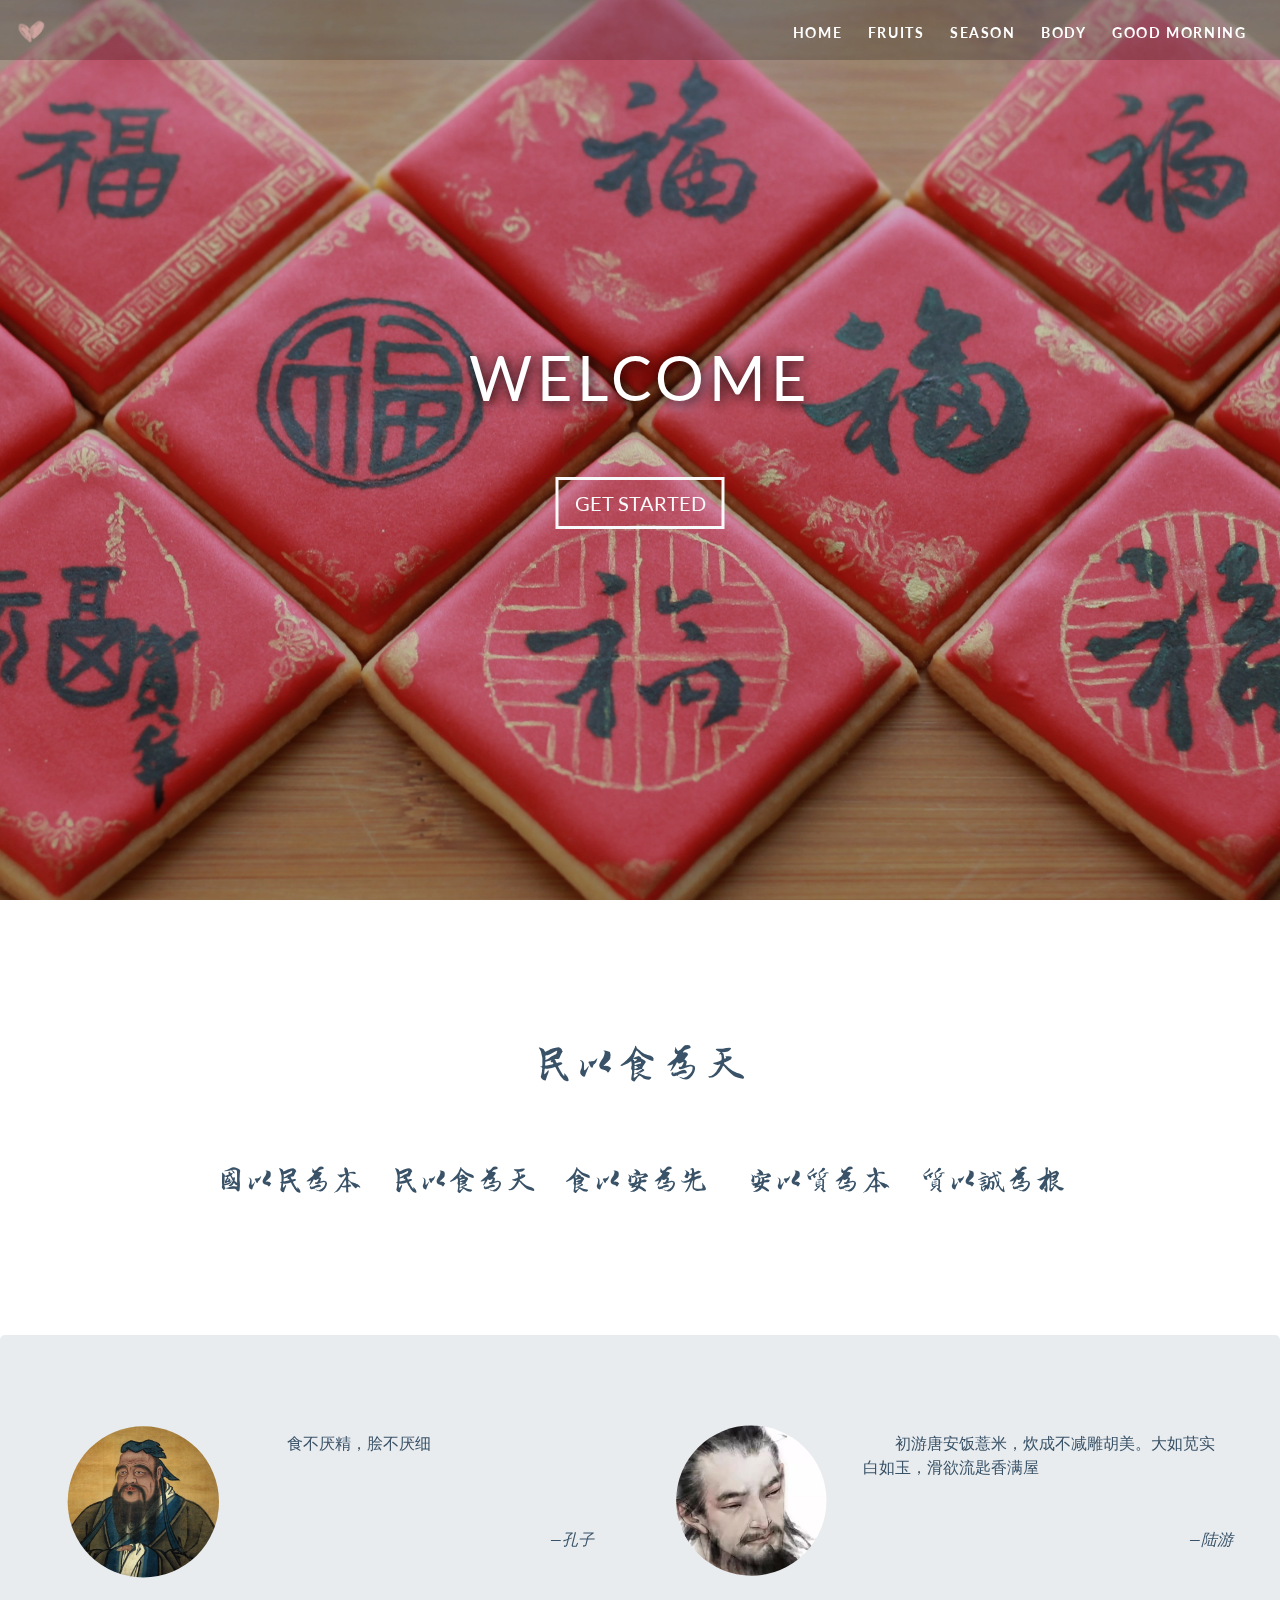
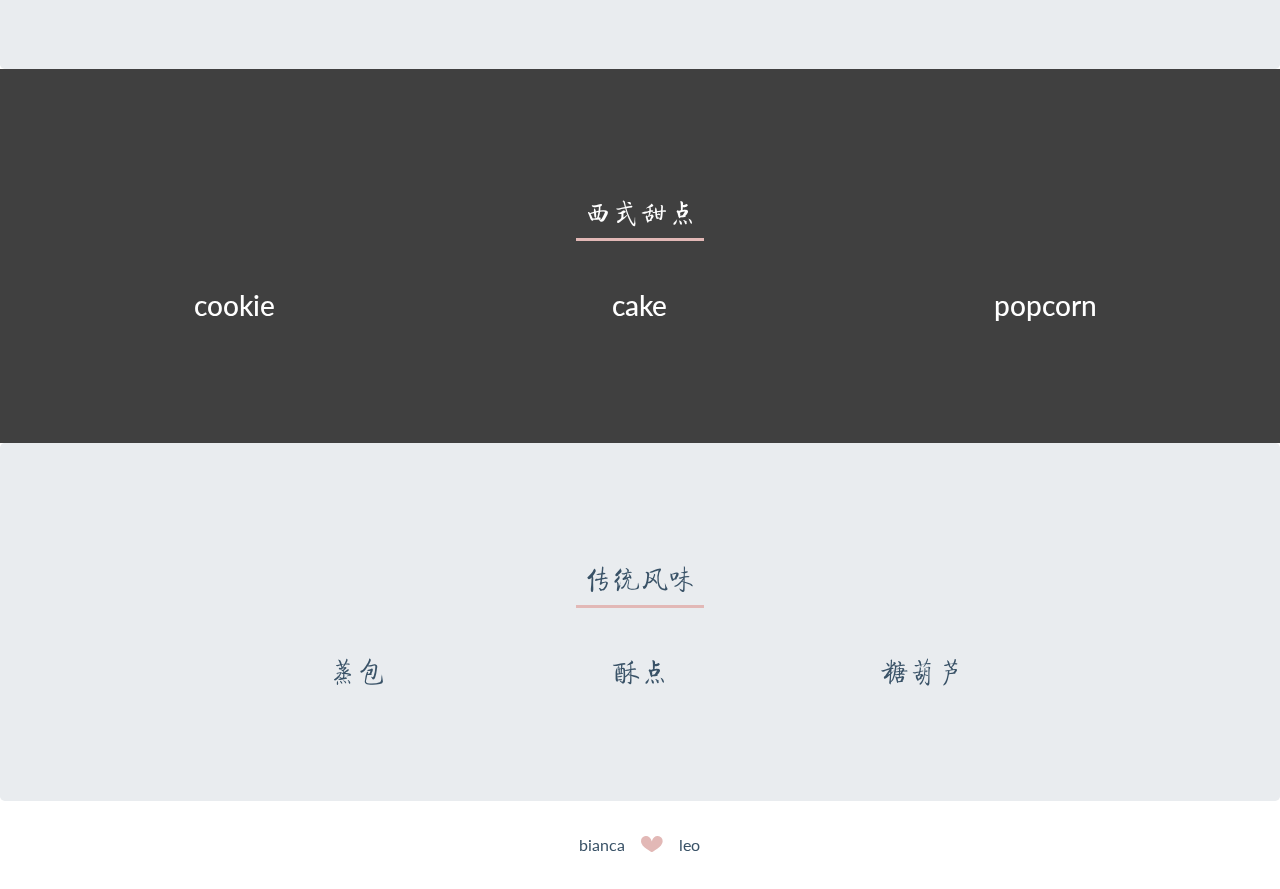
==== bstrap.html @ 21c5dcf1 "Add files via upload" ====
<!DOCTYPE html>
<html lang="en">
<head>
	<meta charset="UTF-8">
	<meta name="viewport" content="width=device-width, initial-scale=1.0">
	<title>Responsive Boostrap Theme</title>
	<link rel="stylesheet" href="bootstrap-4.2.1-dist/css/bootstrap.min.css">
	<link rel="stylesheet" href="css/fixed.css">
	<link rel="stylesheet" href="css/style.css">
	<link rel="stylesheet" href="css/iconfont.css">
	<link rel="stylesheet" href="https://use.fontawesome.com/releases/v5.7.2/css/all.css" integrity="sha384-fnmOCqbTlWIlj8LyTjo7mOUStjsKC4pOpQbqyi7RrhN7udi9RwhKkMHpvLbHG9Sr" crossorigin="anonymous">
</head>
<body data-spy="scroll" data-target="#navbar-responsive">

<!-- start home section  -->
	<div id="home">

		<!--  navigation  -->
		<nav class="navbar navbar-expand-md navbar-dark bg-dark fixed-top">
			<a href="#" class="navbar-brand"><img src="imgs/heart.png"></a>
			<button class="navbar-toggler" type="button" data-toggle="collapse" data-target="#navbar-responsive">
				<span class="navbar-toggler-icon"></span>
			</button>
			<div class="collapse navbar-collapse" id="navbar-responsive">
				<ul class="navbar-nav ml-auto">
					<li class="nav-item">
						<a href="#home" class="nav-link">Home</a>
					</li>
					<li class="nav-item">
						<a href="#fruits" class="nav-link">Fruits</a>
					</li>
					<li class="nav-item">
						<a href="#season" class="nav-link">Season</a>
					</li>
					<li class="nav-item">
						<a href="#body" class="nav-link">Body</a>
					</li>
					<li class="nav-item">
						<a href="#gm" class="nav-link">Good morning</a>
					</li>

				</ul>
			</div>
		</nav>
		<!--  end navigation  -->
		
		<!--  landing page section  -->
		<div class="landing">
			<div class="home-wrap">
				<div class="home-inner"></div>
			</div>
		</div>

		<div class="caption text-center">
			<h1>Welcome</h1>
			<a class="btn btn-outline-light btn-lg" href="#fruits">Get Started</a>
		</div>
		<!--  end landing page section  -->

	</div>
<!-- end home section -->
	
<!-- start words section  -->
	<div id="words" class="offset">
		<div class="col-12 narrow text-center">
			<h1>民以食为天</h1>
			<p class="lead">国以民为本&nbsp;&nbsp;&nbsp;&nbsp;民以食为天&nbsp;&nbsp;&nbsp;&nbsp;食以安为先&nbsp;&nbsp;&nbsp;&nbsp; 安以质为本&nbsp;&nbsp;&nbsp;&nbsp;质以诚为根 </p>
		</div>
	</div>
<!-- end words section -->

<!-- start quotes section  -->
	<div id="quotes" class="offset">
		<div class="jumbotron">
			<div class="row">
				<div class="col-md-6">
					<div class="row">
						<div class="col-md-4 person1">
							<img src="imgs/kongzi.jpg" alt="">
						</div>
						<div class="col-md-8">
							<blockquote>
								<i class="fas fa-quote-left"></i>
								<span>食不厌精，脍不厌细</span>
								<cite class="kongzi">&#8212;孔子</cite>
							</blockquote>
						</div>
					</div>
				</div>
				<div class="col-md-6">
					<div class="row">
						<div class="col-md-4 person2">
							<img src="imgs/luyou.jpg" alt="">
						</div>
						<div class="col-md-8">
							<blockquote>
								<i class="fas fa-quote-left"></i>
								<span>初游唐安饭薏米，炊成不减雕胡美。大如苋实白如玉，滑欲流匙香满屋</span>
								<cite>&#8212;陆游</cite>
							</blockquote>
						</div>
					</div>
				</div>
			</div>
		</div>
	</div>
<!-- end quotes section -->

<!-- start food-w section  -->
	<div id="food-west" class="offset">
		<div class="fixed-background">
			<div class="row dark text-center">
				<div class="col-12">
					<h3 class="heading">西式甜点</h3>
					<div class="heading-line"></div>
				</div>
					<div class="col-md-4">
						<i class="cookie"></i>
						<h3>cookie</h3>
					</div>
					<div class="col-md-4">
						<i class="cake"></i>
						<h3>cake</h3>
					</div>
					<div class="col-md-4">
						<i class="popcorn"></i>
						<h3>popcorn</h3>
					</div>
				</div>
				<div class="fixed-wrap">
					<div class="fixed">
					</div>
				</div>
			</div>
		</div>
	</div>
<!-- end food-w section -->

<!-- start food-c section  -->
	<div id="food-chn" class="offset">
		<div class="jumbotron">
			<div class="narrow modPadding">
				<div class="col-12 text-center">
					<h3 class="heading">传统风味</h3>
					<div class="heading-line"></div>
				</div>

				<div class="row text-center">
					<div class="col-md-4">
						<i class="steamed-bun"></i>
						<h3>蒸包</h3>
					</div>
					<div class="col-md-4">
						<i class="pastry"></i>
						<h3>酥点</h3>
					</div>
					<div class="col-md-4">
						<i class="sugar-coated-haws"></i>
						<h3>糖葫芦</h3>
					</div>
				</div>
	

			</div>
		</div>
	</div>
<!-- end food-c section -->

<div class="offset">
	<footer>
		<div class="row justify-content-center">
			<div class="col-md-5 text-center">
				bianca &nbsp;&nbsp;&nbsp;<i class="icon-heart"></i> &nbsp;&nbsp;&nbsp;leo
			</div>
		</div>
	</footer>
</div>

</body>
</html>
---- css/fixed.css ----
.landing{
	display: table;
	width: 100%;
	height: 100vh;
	position: relative;
	z-index: -1;

}

.home-wrap{
	clip-path: polygon(0 0, 100% 0, 100% 100%, 0 100%);
	width: 100%;
	height: 100%;
	position: absolute;
	top: 0;
	left: 0;
}

.home-inner{
	position: fixed;
	display: table;
	top: 0;
	left: 0;
	width: 100%;
	height:100%;
	background-size: cover;
	background-position: center center;

}
---- css/style.css ----
@import url('https://fonts.googleapis.com/css?family=Lato:400,700');
@font-face {
  font-family: 'LanTingJiXuShuFaTi-2';
  src: url('../font/LanTingJiXuShuFaTi-2.eot');
  src:
    url('../font/LanTingJiXuShuFaTi-2.eot?#font-spider') format('embedded-opentype'),
    url('../font/LanTingJiXuShuFaTi-2.woff2') format('woff2'),
    url('../font/LanTingJiXuShuFaTi-2.woff') format('woff'),
    url('../font/LanTingJiXuShuFaTi-2.ttf') format('truetype'),
    url('../font/LanTingJiXuShuFaTi-2.svg') format('svg');
  font-weight: normal;
  font-style: normal;
}

@font-face {
  font-family: 'FZQiTi-Full';
  src: url('../font/FZQiTi-Full.eot');
  src:
    url('../font/FZQiTi-Full.eot?#font-spider') format('embedded-opentype'),
    url('../font/FZQiTi-Full.woff2') format('woff2'),
    url('../font/FZQiTi-Full.woff') format('woff'),
    url('../font/FZQiTi-Full.ttf') format('truetype'),
    url('../font/FZQiTi-Full.svg') format('svg');
  font-weight: normal;
  font-style: normal;
}

html{
	width: 100%;
	max-width: 100%;
}

body{
	position: relative;
	max-width: 100%;
	width: 100%;
	color: #395267;
	font-family: 'Lato', sans-serif;
}

/*--- navigation  --*/
.navbar{
	text-transform: uppercase;
	font-weight: 700;
	font-size: .9rem;
	letter-spacing: .1rem;
	background-color: rgba(0, 0, 0, 0.2)!important;
}

.navbar-brand img{
	height: 2rem;
}

.navbar-nav li{
	padding-right: 0.6rem;
}

.navbar-dark .navbar-nav .nav-link{
	padding-top: .8rem;
	color: white;
}

.navbar-dark .navbar-nav .nav-link:hover, 
.navbar-dark .navbar-nav .nav-link:active{
	color: #E2B8B6;
} 

/*---- landing page ----*/
.home-inner{
	background-image: url(../imgs/HJMK43362.jpg);
}

.caption{
	width: 100%;
	height: 100vh;
	position: absolute;
	left: 0;
	top: 0;
	background-color: rgba(0, 0, 0, 0.2);
	text-transform: uppercase;
	color: white;
}

.caption h1{
	position: absolute;
	font-size: 3.8rem;
	display: inline-block;
	top: 38%;
	left: 50%;
	transform: translateX(-50%);
	font-weight: 400;
	letter-spacing: 0.3rem;
	text-shadow: .1rem .1rem .8rem black;
}

.btn-lg{
	border-width: medium;
	border-radius: 0;
	position: absolute;
	top: 53%;
	left: 50%;
	transform: translateX(-50%);
}

.fixed-background{
	width: 100%;
	position: relative;
}

.fixed-wrap{
	position: absolute;
	clip-path: polygon(0 0, 100% 0, 100% 100%, 0 100%);
	/* clip: rect(0, auto, auto, 0); */
	width: 100%;
	height: 100%;
	left: 0;
	right: 0;
	top: 0;
	z-index: -999!important;
}

.fixed{
	position: fixed;
	display: block;
	top: 0;
	left: 0;
	width: 100%;
	height: 100%;
	background-size: cover;
	background-position: center center;
	background-image: url("../imgs/IMG_0570.jpg");
}

.row{
	margin: 0;
}

.narrow{
	width: 75%;
	margin: 1.5rem auto;
}

#words h1, #words p{
    font-family: 'LanTingJiXuShuFaTi-2';
}

#food-chn h3, #food-west .col-12 h3{
 	 font-family: 'FZQiTi-Full';
}

#words h1{
	font-size: 2.5rem;
	letter-spacing: 0.2rem;
	padding-bottom: 4rem;
	padding-top: 7rem;
}

#words p{
	font-size: 1.8rem;
	padding-bottom: 7rem;
}

.modPadding{
	padding: 2rem 2rem 1rem;
}

.heading-line{
	width: 8rem;
	height: 0.2rem;
	background-color: #E2B8B6;
	margin: 0 auto;
	margin-bottom: 3rem;
}

#food-west{
	margin-top: -2rem;
}

.dark{
	color: white;
	background-color: rgba(0, 0, 0, 0.75);
	padding: 8rem 2rem 7rem;
}

.person1, .person2{
	width: 100%;
	overflow: hidden;
	clip-path: circle(38%);
}


.person1 img{
	width: 100%;
}

.person2 img{
	width: 200%;
	position: relative;
	left: -30%;
	
}

i{
	color: #E2B8B6;
}

.fa-quote-left{
	margin:1rem;
}

blockquote span{
	position: relative;
	top: 2rem;
}

cite{
	position: absolute;
	right: 0;
	top: 8rem;
}

cite.kongzi{
	right: 8%;
}

footer{
	margin-bottom: 2rem;
}


/* blockquote span{
	padding-top: 2rem;
} */
---- css/iconfont.css ----
@font-face {
  font-family: 'icomoon';
  src:  url('../font/icomoon.eot?i3l4mw');
  src:  url('../font/icomoon.eot?i3l4mw#iefix') format('embedded-opentype'),
    url('../font/icomoon.ttf?i3l4mw') format('truetype'),
    url('../font/icomoon.woff?i3l4mw') format('woff'),
    url('../font/icomoon.svg?i3l4mw#icomoon') format('svg');
  font-weight: normal;
  font-style: normal;
}

[class^="icon-"], [class*=" icon-"] {
  /* use !important to prevent issues with browser extensions that change fonts */
  font-family: 'icomoon' !important;
  speak: none;
  font-style: normal;
  font-weight: normal;
  font-variant: normal;
  text-transform: none;
  line-height: 1;

  /* Better Font Rendering =========== */
  -webkit-font-smoothing: antialiased;
  -moz-osx-font-smoothing: grayscale;
}

.icon-body:before {
  content: "\e900";
}
.icon-fruit:before {
  content: "\e901";
}
.icon-gm:before {
  content: "\e902";
}
.icon-season:before {
  content: "\e903";
}
.icon-heart:before {
  content: "\e904";
}
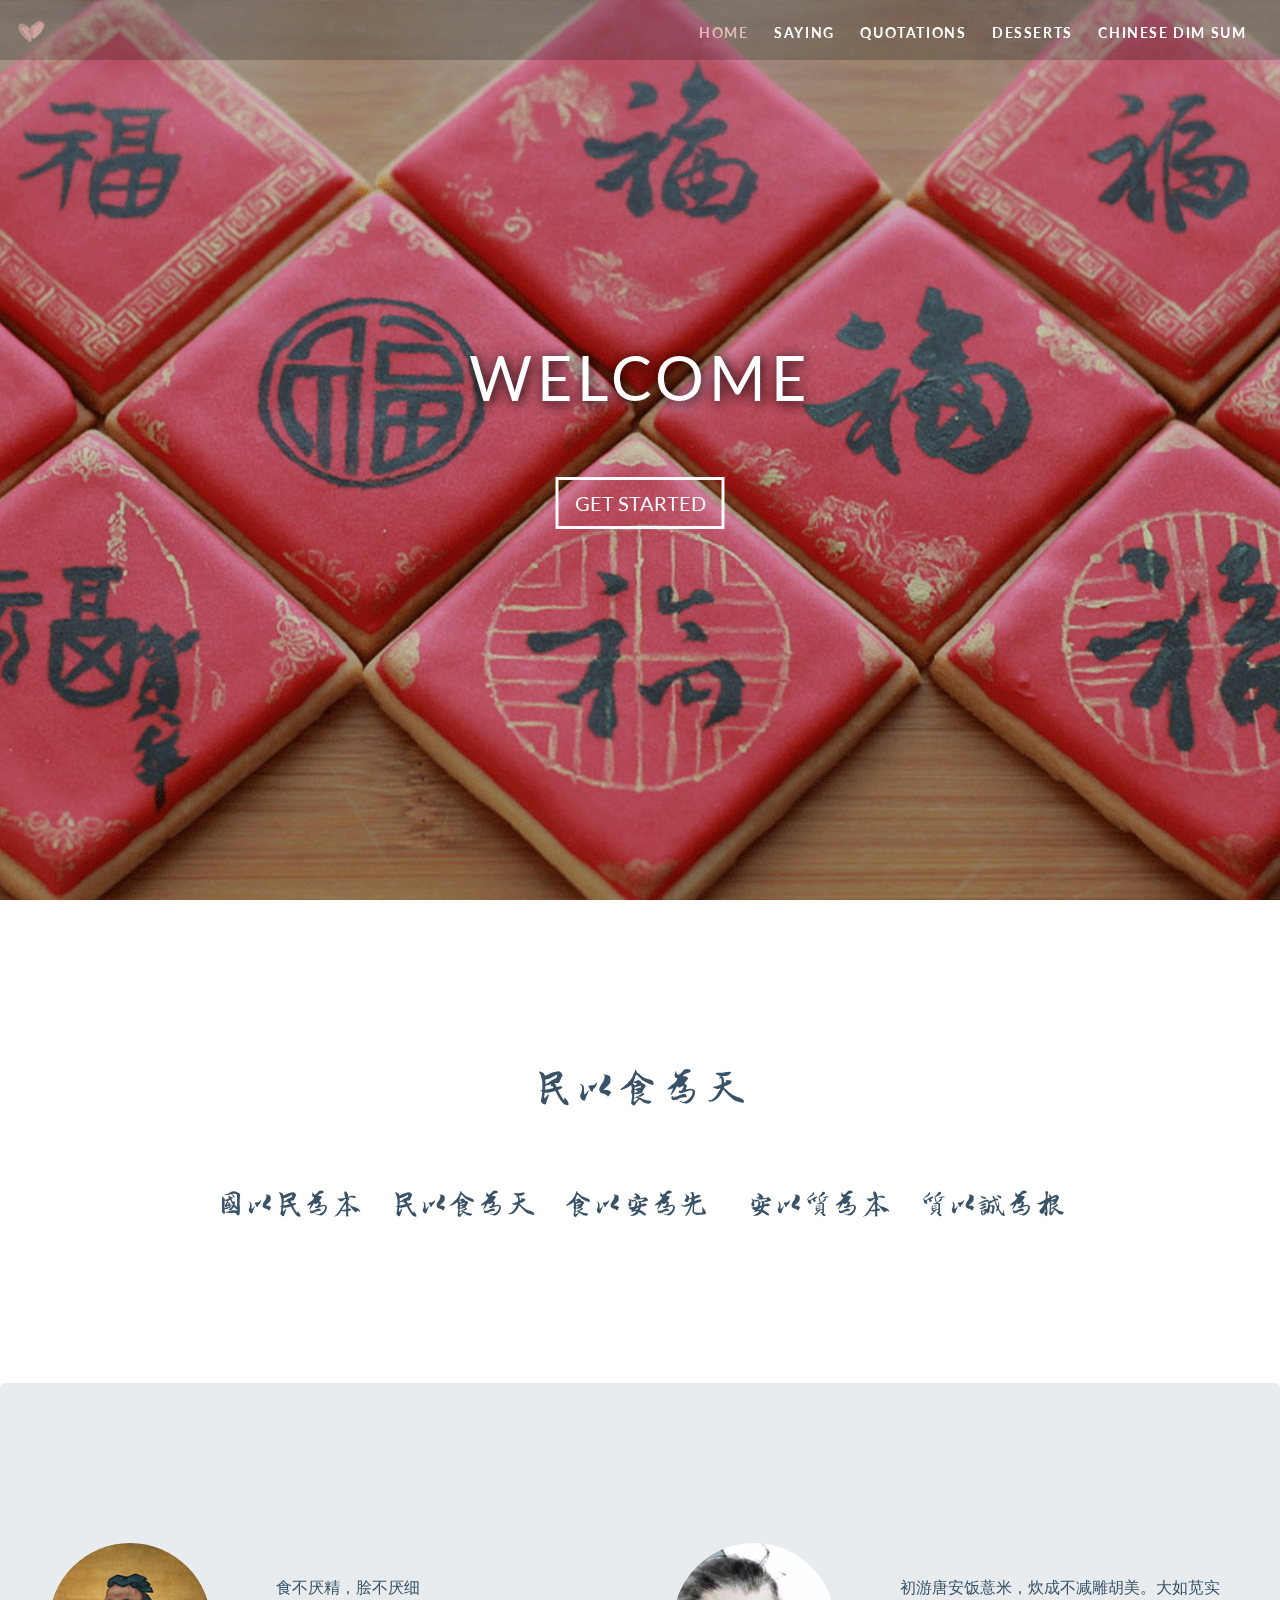
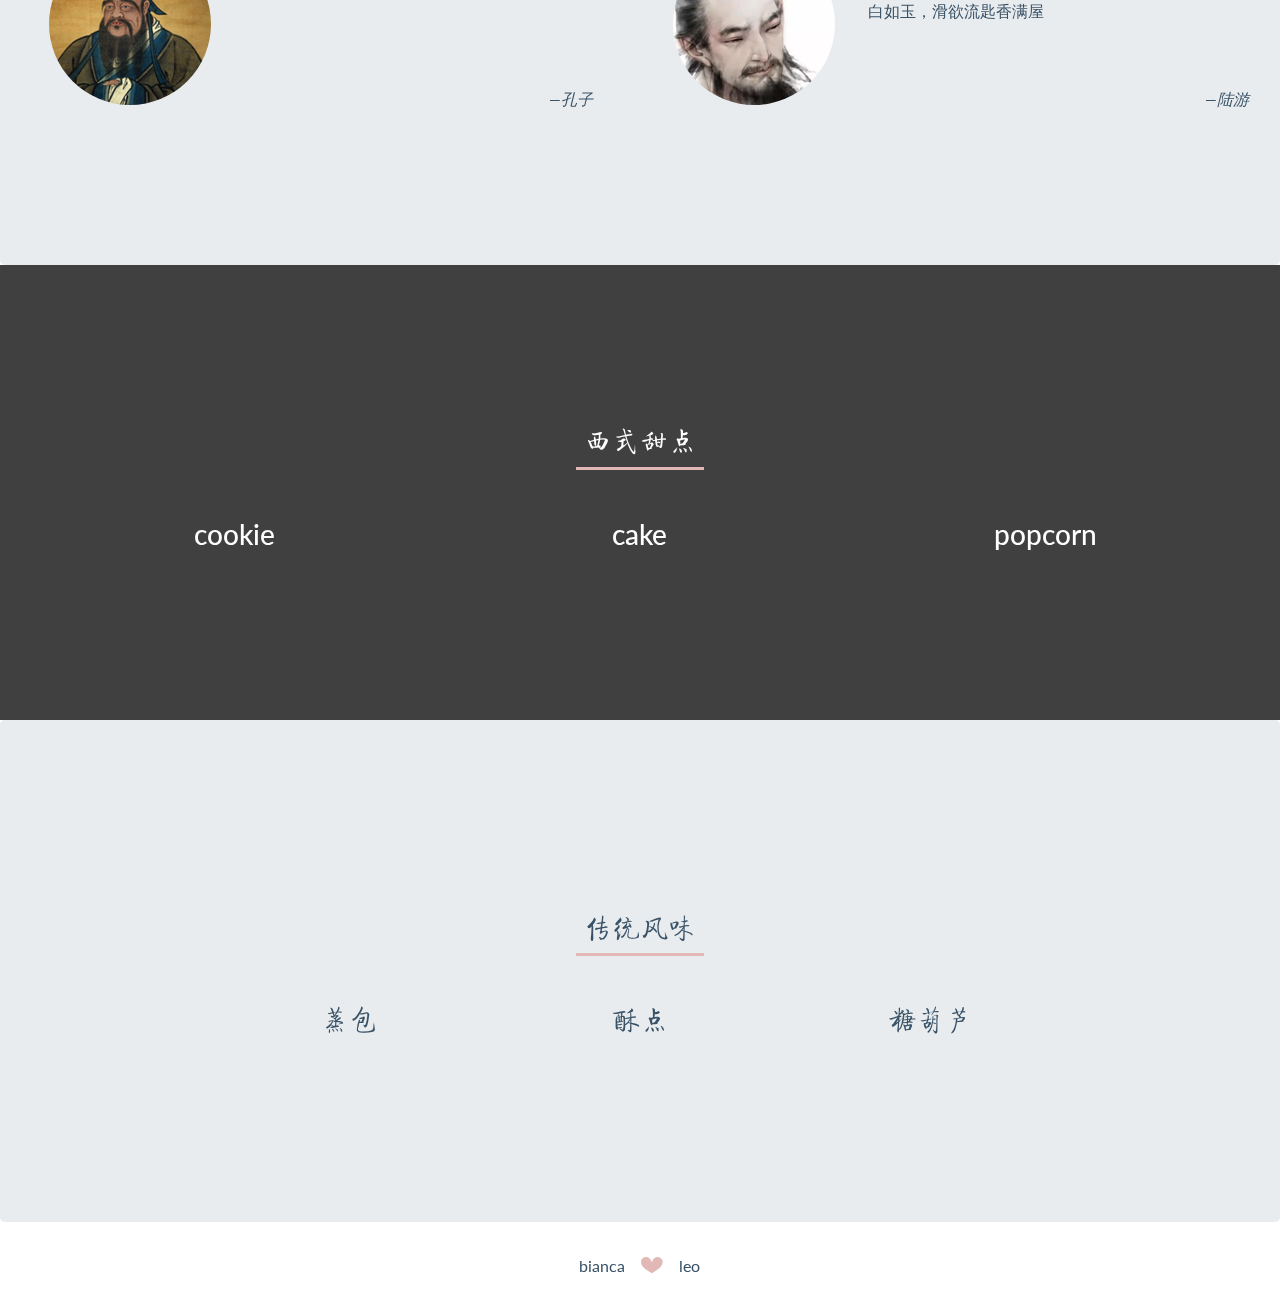
==== commit a0dbc35e: "Update bstrap.html" ====
--- a/bstrap.html
+++ b/bstrap.html
@@ -10,33 +10,33 @@
 	<link rel="stylesheet" href="css/iconfont.css">
 	<link rel="stylesheet" href="https://use.fontawesome.com/releases/v5.7.2/css/all.css" integrity="sha384-fnmOCqbTlWIlj8LyTjo7mOUStjsKC4pOpQbqyi7RrhN7udi9RwhKkMHpvLbHG9Sr" crossorigin="anonymous">
 </head>
-<body data-spy="scroll" data-target="#navbar-responsive">
+<body data-spy="scroll" data-target="#navbar-responsive" data-offset="50">
 
 <!-- start home section  -->
 	<div id="home">
 
 		<!--  navigation  -->
-		<nav class="navbar navbar-expand-md navbar-dark bg-dark fixed-top">
+		<nav class="navbar navbar-expand-md navbar-dark bg-dark fixed-top" id="navbar-responsive">
 			<a href="#" class="navbar-brand"><img src="imgs/heart.png"></a>
 			<button class="navbar-toggler" type="button" data-toggle="collapse" data-target="#navbar-responsive">
 				<span class="navbar-toggler-icon"></span>
 			</button>
-			<div class="collapse navbar-collapse" id="navbar-responsive">
+			<div class="collapse navbar-collapse">
 				<ul class="navbar-nav ml-auto">
 					<li class="nav-item">
-						<a href="#home" class="nav-link">Home</a>
+						<a href="#home" class="nav-link active">Home</a>
 					</li>
 					<li class="nav-item">
-						<a href="#fruits" class="nav-link">Fruits</a>
+						<a href="#words" class="nav-link">saying</a>
 					</li>
 					<li class="nav-item">
-						<a href="#season" class="nav-link">Season</a>
+						<a href="#quotes" class="nav-link">quotations</a>
 					</li>
 					<li class="nav-item">
-						<a href="#body" class="nav-link">Body</a>
+						<a href="#food-west" class="nav-link">desserts</a>
 					</li>
 					<li class="nav-item">
-						<a href="#gm" class="nav-link">Good morning</a>
+						<a href="#food-chn" class="nav-link">chinese dim sum</a>
 					</li>
 
 				</ul>
@@ -61,8 +61,8 @@
 <!-- end home section -->
 	
 <!-- start words section  -->
-	<div id="words" class="offset">
-		<div class="col-12 narrow text-center">
+	<div id="words">
+		<div class="col-12 narrow text-center ">
 			<h1>民以食为天</h1>
 			<p class="lead">国以民为本&nbsp;&nbsp;&nbsp;&nbsp;民以食为天&nbsp;&nbsp;&nbsp;&nbsp;食以安为先&nbsp;&nbsp;&nbsp;&nbsp; 安以质为本&nbsp;&nbsp;&nbsp;&nbsp;质以诚为根 </p>
 		</div>
@@ -70,15 +70,15 @@
 <!-- end words section -->
 
 <!-- start quotes section  -->
-	<div id="quotes" class="offset">
+	<div id="quotes">
 		<div class="jumbotron">
 			<div class="row">
 				<div class="col-md-6">
 					<div class="row">
-						<div class="col-md-4 person1">
-							<img src="imgs/kongzi.jpg" alt="">
+						<div class="col-md-4 text-center">
+							<img src="imgs/kongzi_03.png" class="br50" alt="">
 						</div>
-						<div class="col-md-8">
+						<div class="col-md-8 pb w60">
 							<blockquote>
 								<i class="fas fa-quote-left"></i>
 								<span>食不厌精，脍不厌细</span>
@@ -89,14 +89,14 @@
 				</div>
 				<div class="col-md-6">
 					<div class="row">
-						<div class="col-md-4 person2">
-							<img src="imgs/luyou.jpg" alt="">
+						<div class="col-md-4 text-center">
+							<img src="imgs/luyou_03.png" class="br50" alt="">
 						</div>
-						<div class="col-md-8">
+						<div class="col-md-8 pb w60">
 							<blockquote>
 								<i class="fas fa-quote-left"></i>
 								<span>初游唐安饭薏米，炊成不减雕胡美。大如苋实白如玉，滑欲流匙香满屋</span>
-								<cite>&#8212;陆游</cite>
+								<cite class="luyou">&#8212;陆游</cite>
 							</blockquote>
 						</div>
 					</div>
@@ -137,7 +137,7 @@
 <!-- end food-w section -->
 
 <!-- start food-c section  -->
-	<div id="food-chn" class="offset">
+	<div id="food-chn">
 		<div class="jumbotron">
 			<div class="narrow modPadding">
 				<div class="col-12 text-center">
@@ -166,15 +166,18 @@
 	</div>
 <!-- end food-c section -->
 
-<div class="offset">
-	<footer>
-		<div class="row justify-content-center">
-			<div class="col-md-5 text-center">
-				bianca &nbsp;&nbsp;&nbsp;<i class="icon-heart"></i> &nbsp;&nbsp;&nbsp;leo
+	<div>
+		<footer>
+			<div class="row justify-content-center">
+				<div class="col-md-5 text-center">
+					bianca &nbsp;&nbsp;&nbsp;<i class="icon-heart"></i> &nbsp;&nbsp;&nbsp;leo
+				</div>
 			</div>
-		</div>
-	</footer>
-</div>
+		</footer>
+	</div>
 
+	<script src="js/jquery-3.3.1.min.js"></script>
+	<script src="bootstrap-4.2.1-dist/js/bootstrap.min.js"></script>
+	<script src="js/script.js"></script>
 </body>
-</html>+</html>
--- a/css/fixed.css
+++ b/css/fixed.css
@@ -3,6 +3,7 @@
 	width: 100%;
 	height: 100vh;
 	position: relative;
+	overflow: hidden;
 	z-index: -1;
 
 }
--- a/css/style.css
+++ b/css/style.css
@@ -61,13 +61,13 @@
 }
 
 .navbar-dark .navbar-nav .nav-link:hover, 
-.navbar-dark .navbar-nav .nav-link:active{
+.navbar-dark .navbar-nav .nav-link.active{
 	color: #E2B8B6;
 } 
 
 /*---- landing page ----*/
 .home-inner{
-	background-image: url(../imgs/HJMK43362.jpg);
+	background-image: url(../imgs/landing_m.jpg);
 }
 
 .caption{
@@ -128,7 +128,7 @@
 	height: 100%;
 	background-size: cover;
 	background-position: center center;
-	background-image: url("../imgs/IMG_0570.jpg");
+	background-image: url("../imgs/westbg_m.jpg");
 }
 
 .row{
@@ -137,7 +137,7 @@
 
 .narrow{
 	width: 75%;
-	margin: 1.5rem auto;
+	margin: 0rem auto;
 }
 
 #words h1, #words p{
@@ -146,18 +146,23 @@
 
 #food-chn h3, #food-west .col-12 h3{
  	 font-family: 'FZQiTi-Full';
+}
+
+#words{
+	padding-top: 10rem;
+	padding-bottom: 10rem;
 }
 
 #words h1{
 	font-size: 2.5rem;
 	letter-spacing: 0.2rem;
 	padding-bottom: 4rem;
-	padding-top: 7rem;
+	/* padding-top: 7rem; */
 }
 
 #words p{
 	font-size: 1.8rem;
-	padding-bottom: 7rem;
+	/* padding-bottom: 7rem; */
 }
 
 .modPadding{
@@ -172,31 +177,36 @@
 	margin-bottom: 3rem;
 }
 
-#food-west{
+.offset{
 	margin-top: -2rem;
 }
 
 .dark{
 	color: white;
 	background-color: rgba(0, 0, 0, 0.75);
-	padding: 8rem 2rem 7rem;
-}
-
-.person1, .person2{
-	width: 100%;
+	padding: 10rem 2rem 10rem;
+}
+
+#words p{
+	margin-bottom: 0;
+}
+
+.br50{
+	/* width: 100%;
 	overflow: hidden;
-	clip-path: circle(38%);
+	clip-path: circle(38%); */
+	border-radius: 50%;
 }
 
 
 .person1 img{
-	width: 100%;
+	/* width: 100%; */
 }
 
 .person2 img{
-	width: 200%;
+	/* width: 200%;
 	position: relative;
-	left: -30%;
+	left: -30%; */
 	
 }
 
@@ -213,21 +223,91 @@
 	top: 2rem;
 }
 
-cite{
+cite.kongzi{
 	position: absolute;
 	right: 0;
-	top: 8rem;
-}
-
-cite.kongzi{
-	right: 8%;
+	top: 6rem;
+}
+
+cite.luyou{
+	position: absolute;
+	right: 0;
+	top: 9rem;
 }
 
 footer{
 	margin-bottom: 2rem;
 }
 
-
-/* blockquote span{
-	padding-top: 2rem;
-} */+.jumbotron{
+	padding: 10rem 1rem;
+}
+
+.pb{
+		padding-bottom: 8rem;
+}
+
+.w60{
+	width: 100%;
+	margin: 0 auto;
+}
+
+/*============ BOOTSTRAP BREAK POINTS:
+
+Extra small (xs) devices (portrait phones, less than 576px)
+No media query since this is the default in Bootstrap
+
+Small (sm) devices (landscape phones, 576px and up)
+@media (min-width: 576px) { ... }
+
+Medium (md) devices (tablets, 768px and up)
+@media (min-width: 768px) { ... }
+
+Large (lg) devices (desktops, 992px and up)
+@media (min-width: 992px) { ... }
+
+Extra (xl) large devices (large desktops, 1200px and up)
+@media (min-width: 1200px) { ... }
+
+=============*/
+@media screen and (min-width: 415px) {
+
+	.home-inner{
+		background-image: url(../imgs/landing_md.jpg);
+	}
+
+	.fixed{
+		background-image: url("../imgs/westbg_md.jpg");
+	}
+
+	.w60{
+		width: 60%;
+	}
+
+}
+
+@media screen and (min-width: 769px) {
+
+	.home-inner{
+		background-image: url(../imgs/landingbg.jpg);
+	}
+
+	.fixed{
+		background-image: url("../imgs/westbg.jpg");
+	}
+
+	.pb{
+		padding-bottom: 0;
+	}
+
+	cite.kongzi{
+		right: 8%;
+		top: 9rem;
+	}
+
+	.w60{
+		width: 100%;
+		margin: 0 auto;
+	}
+
+}
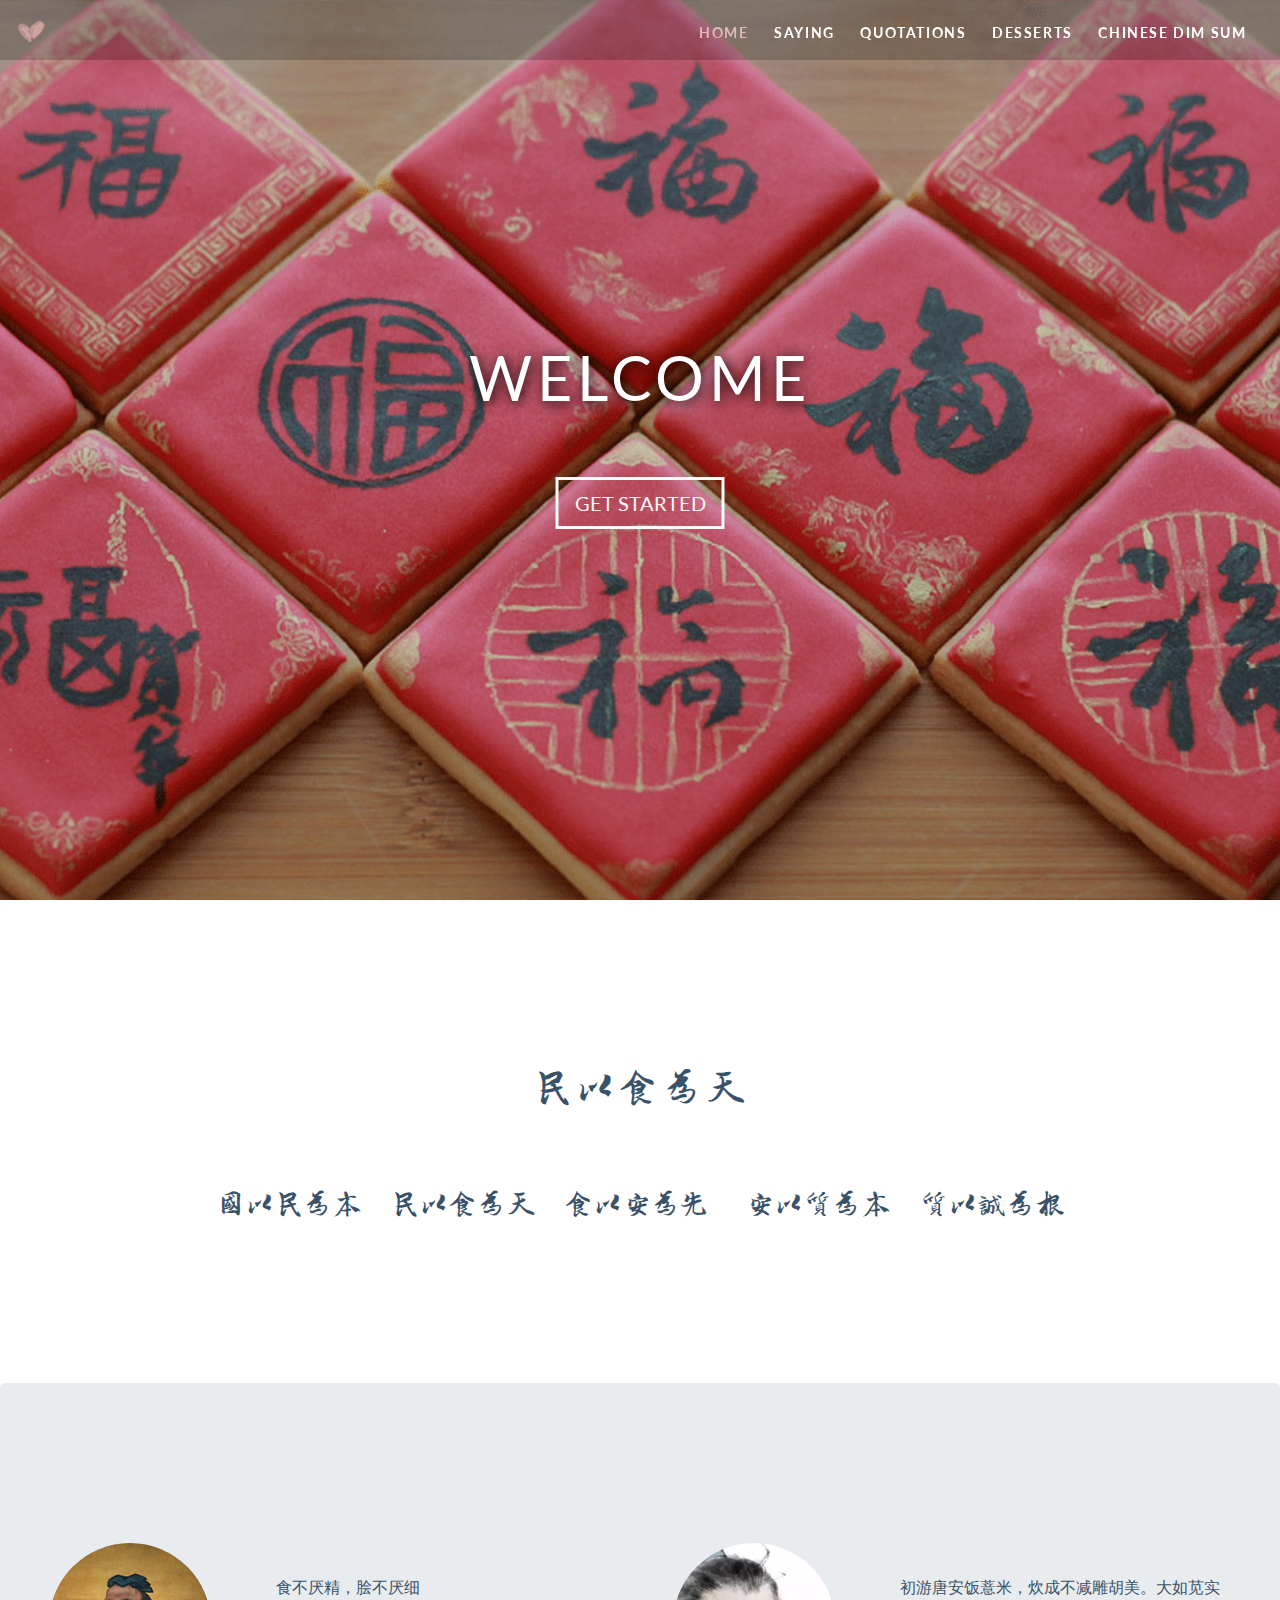
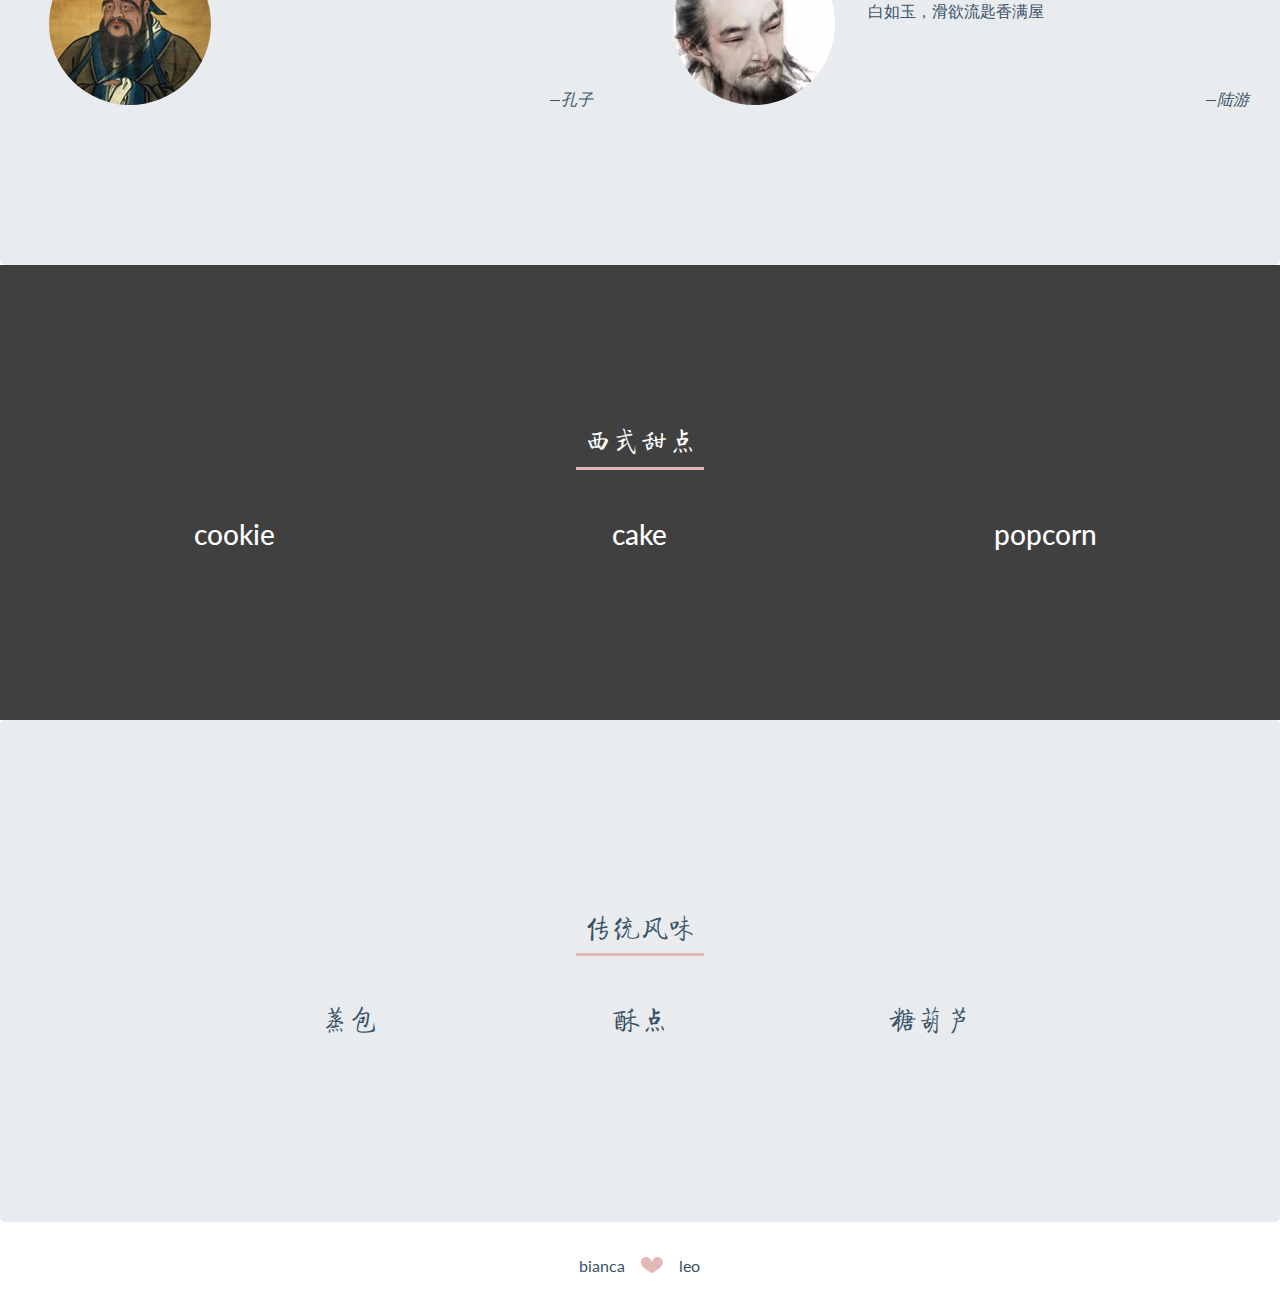
==== commit e7f118ad: "Update bstrap.html" ====
--- a/bstrap.html
+++ b/bstrap.html
@@ -107,30 +107,27 @@
 <!-- end quotes section -->
 
 <!-- start food-w section  -->
-	<div id="food-west" class="offset">
-		<div class="fixed-background">
-			<div class="row dark text-center">
-				<div class="col-12">
-					<h3 class="heading">西式甜点</h3>
-					<div class="heading-line"></div>
-				</div>
-					<div class="col-md-4">
-						<i class="cookie"></i>
-						<h3>cookie</h3>
-					</div>
-					<div class="col-md-4">
-						<i class="cake"></i>
-						<h3>cake</h3>
-					</div>
-					<div class="col-md-4">
-						<i class="popcorn"></i>
-						<h3>popcorn</h3>
-					</div>
-				</div>
-				<div class="fixed-wrap">
-					<div class="fixed">
-					</div>
-				</div>
+	<div id="food-west" class="offset fixed-background">
+		<div class="fixed-wrap">	
+			<div class="fixed">
+			</div>		
+		</div>
+		<div class="row dark text-center">
+			<div class="col-12">
+				<h3 class="heading">西式甜点</h3>
+				<div class="heading-line"></div>
+			</div>
+			<div class="col-md-4">
+				<i class="cookie"></i>
+				<h3>cookie</h3>
+			</div>
+			<div class="col-md-4">
+				<i class="cake"></i>
+				<h3>cake</h3>
+			</div>
+			<div class="col-md-4">
+				<i class="popcorn"></i>
+				<h3>popcorn</h3>
 			</div>
 		</div>
 	</div>
--- a/css/fixed.css
+++ b/css/fixed.css
@@ -2,14 +2,13 @@
 	display: table;
 	width: 100%;
 	height: 100vh;
+	overflow: hidden;
 	position: relative;
-	overflow: hidden;
 	z-index: -1;
 
 }
 
 .home-wrap{
-	clip-path: polygon(0 0, 100% 0, 100% 100%, 0 100%);
 	width: 100%;
 	height: 100%;
 	position: absolute;
@@ -18,7 +17,7 @@
 }
 
 .home-inner{
-	position: fixed;
+	background-attachment: fixed;
 	display: table;
 	top: 0;
 	left: 0;
--- a/css/style.css
+++ b/css/style.css
@@ -109,19 +109,15 @@
 
 .fixed-wrap{
 	position: absolute;
-	clip-path: polygon(0 0, 100% 0, 100% 100%, 0 100%);
-	/* clip: rect(0, auto, auto, 0); */
 	width: 100%;
 	height: 100%;
 	left: 0;
-	right: 0;
 	top: 0;
-	z-index: -999!important;
+	z-index: -1;
 }
 
 .fixed{
-	position: fixed;
-	display: block;
+	position: absolute;
 	top: 0;
 	left: 0;
 	width: 100%;
@@ -129,6 +125,7 @@
 	background-size: cover;
 	background-position: center center;
 	background-image: url("../imgs/westbg_m.jpg");
+	background-attachment: fixed;
 }
 
 .row{
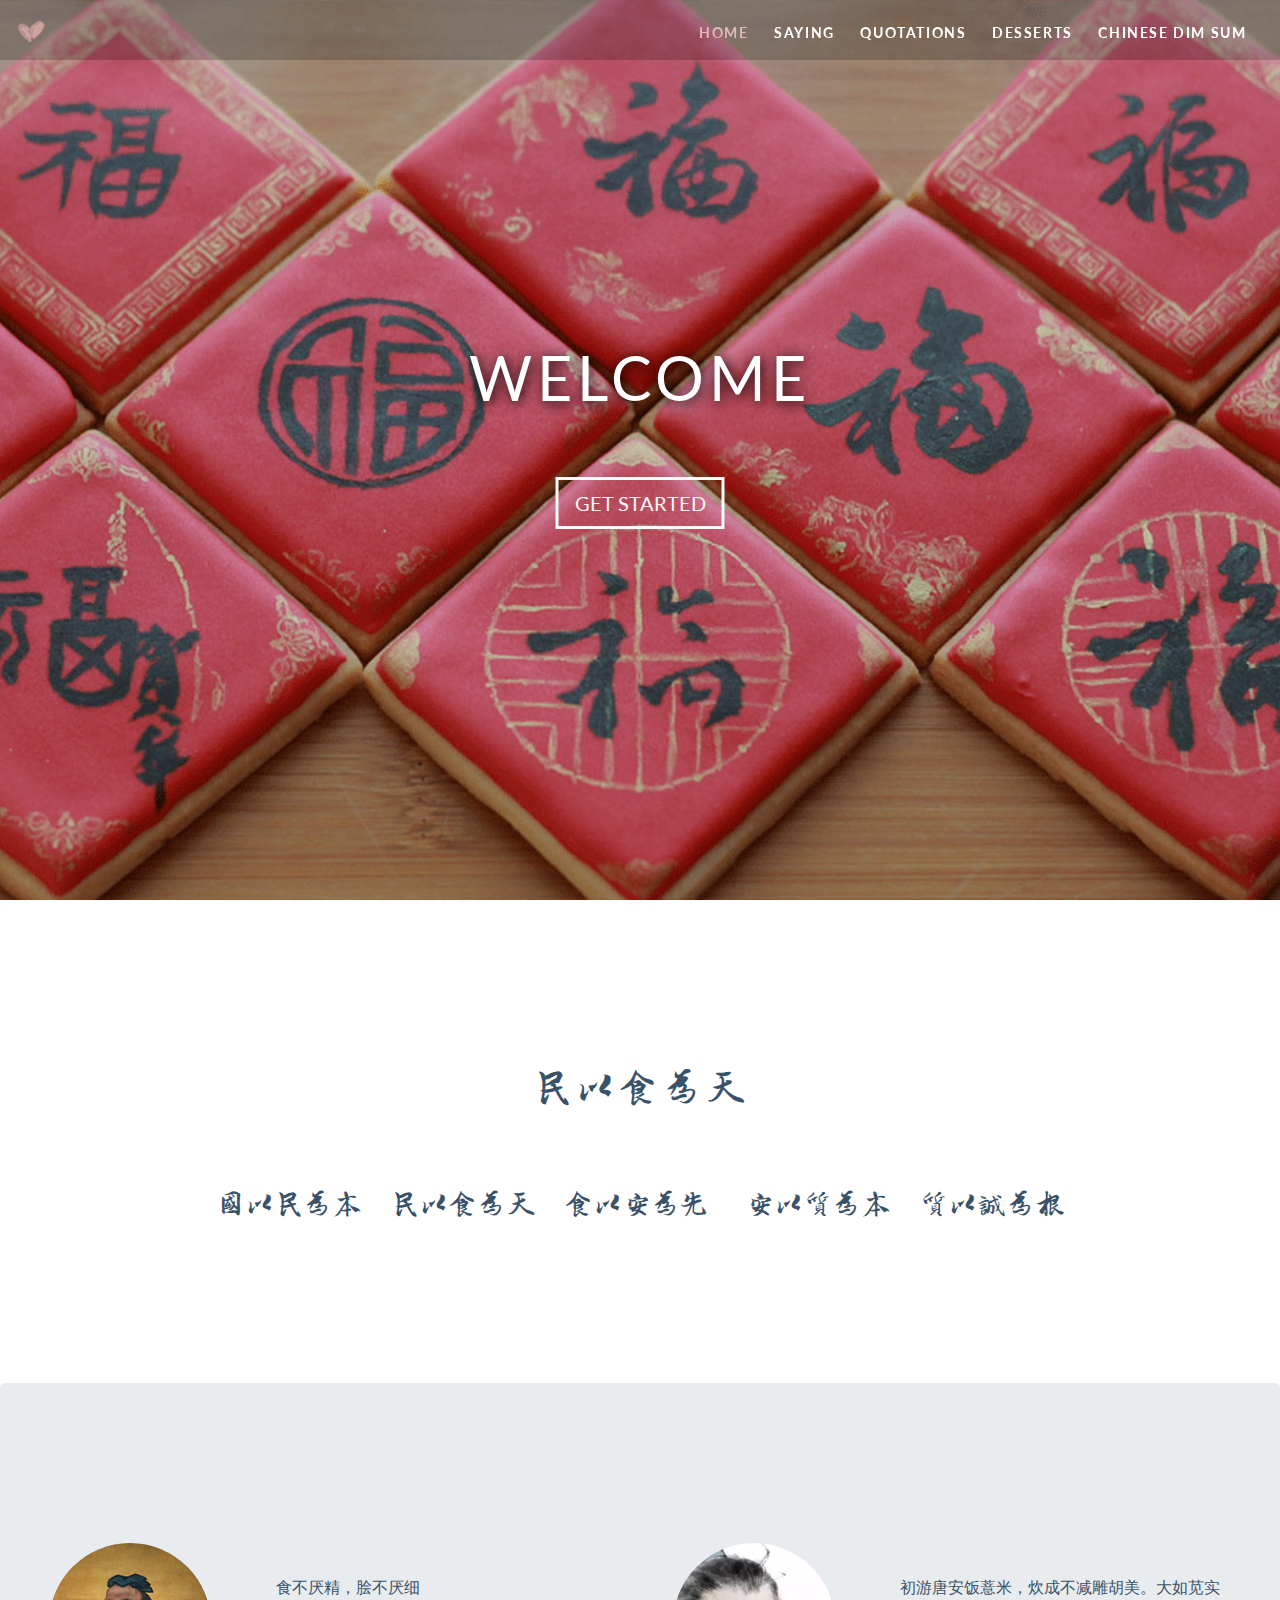
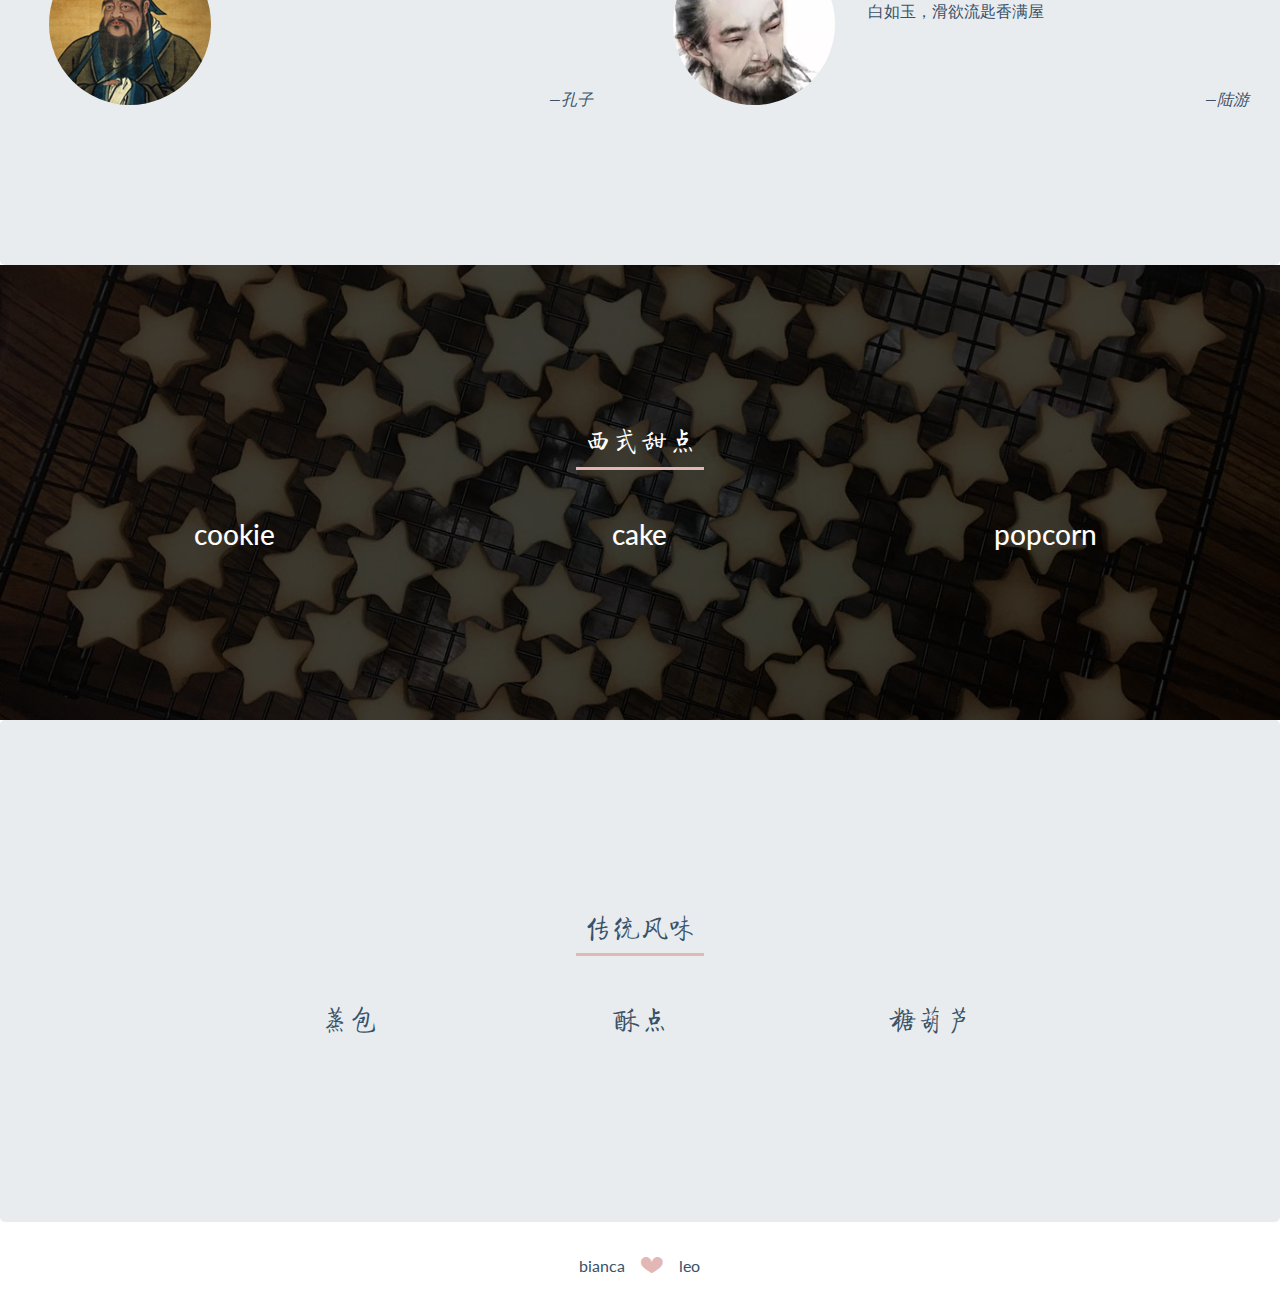
==== commit a7fc3506: "Update bstrap.html" ====
--- a/bstrap.html
+++ b/bstrap.html
@@ -16,12 +16,12 @@
 	<div id="home">
 
 		<!--  navigation  -->
-		<nav class="navbar navbar-expand-md navbar-dark bg-dark fixed-top" id="navbar-responsive">
+		<nav class="navbar navbar-expand-md navbar-dark bg-dark fixed-top">
 			<a href="#" class="navbar-brand"><img src="imgs/heart.png"></a>
 			<button class="navbar-toggler" type="button" data-toggle="collapse" data-target="#navbar-responsive">
 				<span class="navbar-toggler-icon"></span>
 			</button>
-			<div class="collapse navbar-collapse">
+			<div class="collapse navbar-collapse" id="navbar-responsive">
 				<ul class="navbar-nav ml-auto">
 					<li class="nav-item">
 						<a href="#home" class="nav-link active">Home</a>
--- a/css/fixed.css
+++ b/css/fixed.css
@@ -2,13 +2,12 @@
 	display: table;
 	width: 100%;
 	height: 100vh;
-	overflow: hidden;
 	position: relative;
-	z-index: -1;
 
 }
 
 .home-wrap{
+	transform: translate(0, 0);
 	width: 100%;
 	height: 100%;
 	position: absolute;
@@ -17,12 +16,11 @@
 }
 
 .home-inner{
-	background-attachment: fixed;
-	display: table;
+	display: block;
 	top: 0;
 	left: 0;
 	width: 100%;
-	height:100%;
+	height: 100%;
 	background-size: cover;
 	background-position: center center;
 
--- a/css/style.css
+++ b/css/style.css
@@ -108,24 +108,25 @@
 }
 
 .fixed-wrap{
+	transform: translate(0, 0);
 	position: absolute;
 	width: 100%;
 	height: 100%;
 	left: 0;
 	top: 0;
-	z-index: -1;
 }
 
 .fixed{
-	position: absolute;
+	display: block;
 	top: 0;
 	left: 0;
 	width: 100%;
 	height: 100%;
 	background-size: cover;
 	background-position: center center;
-	background-image: url("../imgs/westbg_m.jpg");
-	background-attachment: fixed;
+	background-image:  url("../imgs/westbg_m.jpg");
+
+	
 }
 
 .row{
@@ -179,6 +180,7 @@
 }
 
 .dark{
+	position: relative;
 	color: white;
 	background-color: rgba(0, 0, 0, 0.75);
 	padding: 10rem 2rem 10rem;
@@ -287,10 +289,12 @@
 
 	.home-inner{
 		background-image: url(../imgs/landingbg.jpg);
+		background-attachment: fixed;
 	}
 
 	.fixed{
 		background-image: url("../imgs/westbg.jpg");
+		background-attachment: fixed;
 	}
 
 	.pb{
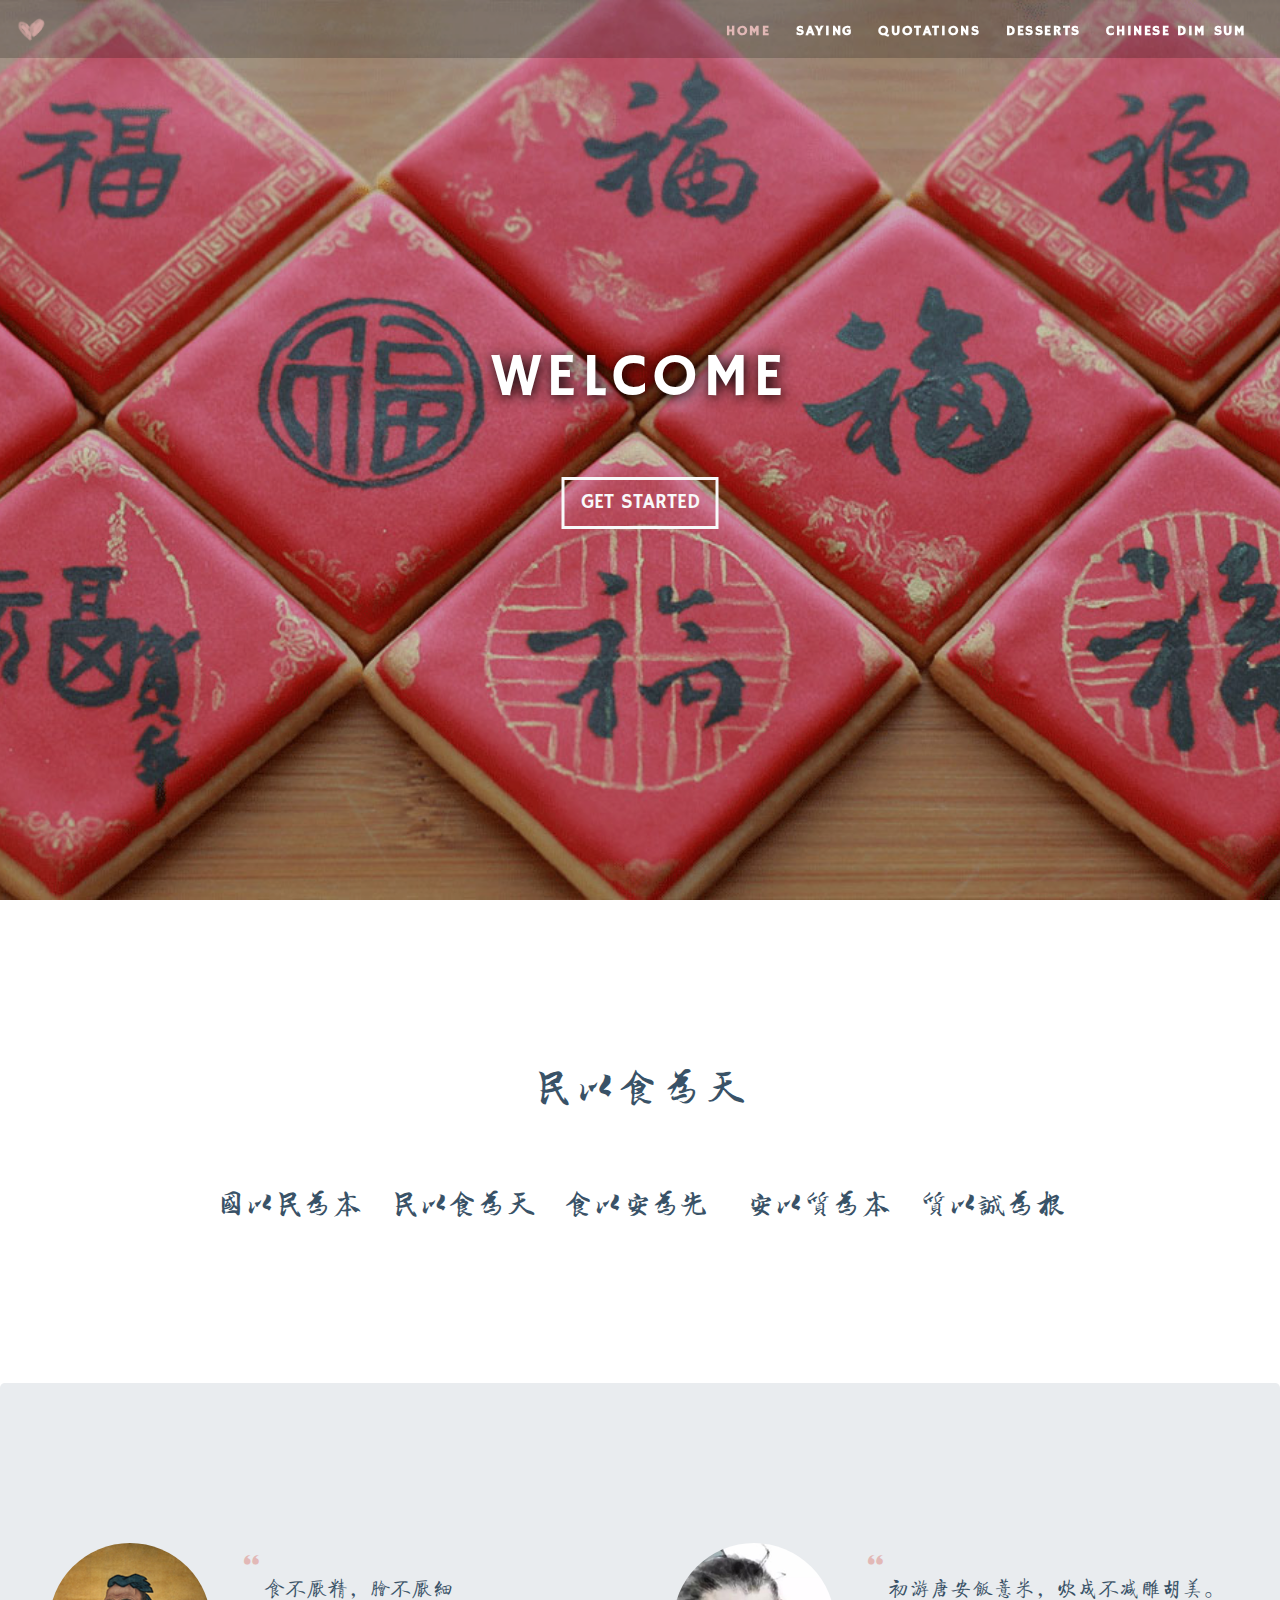
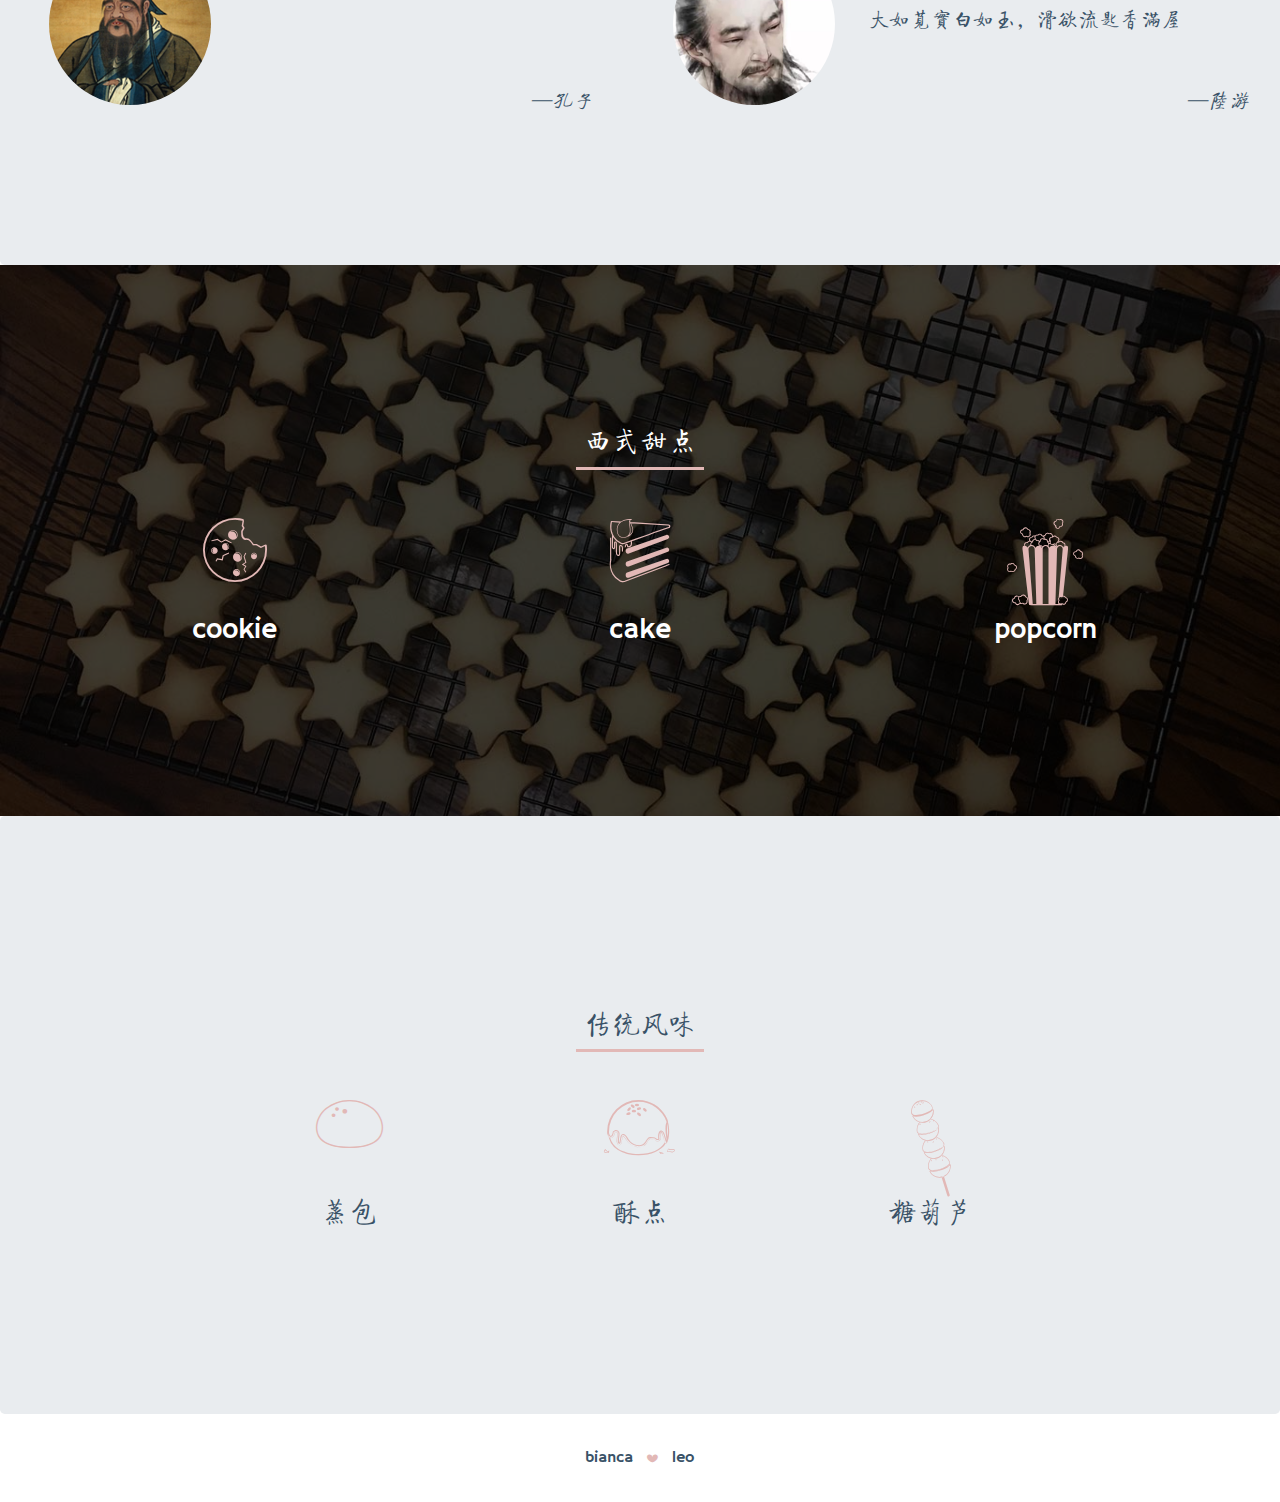
==== commit 3903b8db: "Update bstrap.html" ====
--- a/bstrap.html
+++ b/bstrap.html
@@ -8,7 +8,7 @@
 	<link rel="stylesheet" href="css/fixed.css">
 	<link rel="stylesheet" href="css/style.css">
 	<link rel="stylesheet" href="css/iconfont.css">
-	<link rel="stylesheet" href="https://use.fontawesome.com/releases/v5.7.2/css/all.css" integrity="sha384-fnmOCqbTlWIlj8LyTjo7mOUStjsKC4pOpQbqyi7RrhN7udi9RwhKkMHpvLbHG9Sr" crossorigin="anonymous">
+	<!-- <link rel="stylesheet" href="https://use.fontawesome.com/releases/v5.7.2/css/all.css" integrity="sha384-fnmOCqbTlWIlj8LyTjo7mOUStjsKC4pOpQbqyi7RrhN7udi9RwhKkMHpvLbHG9Sr" crossorigin="anonymous"> -->
 </head>
 <body data-spy="scroll" data-target="#navbar-responsive" data-offset="50">
 
@@ -53,7 +53,7 @@
 
 		<div class="caption text-center">
 			<h1>Welcome</h1>
-			<a class="btn btn-outline-light btn-lg" href="#fruits">Get Started</a>
+			<a class="btn btn-outline-light btn-lg" href="#words">Get Started</a>
 		</div>
 		<!--  end landing page section  -->
 
@@ -80,7 +80,7 @@
 						</div>
 						<div class="col-md-8 pb w60">
 							<blockquote>
-								<i class="fas fa-quote-left"></i>
+								<i class="icon-double-quotation"></i>
 								<span>食不厌精，脍不厌细</span>
 								<cite class="kongzi">&#8212;孔子</cite>
 							</blockquote>
@@ -94,7 +94,7 @@
 						</div>
 						<div class="col-md-8 pb w60">
 							<blockquote>
-								<i class="fas fa-quote-left"></i>
+								<i class="icon-double-quotation"></i>
 								<span>初游唐安饭薏米，炊成不减雕胡美。大如苋实白如玉，滑欲流匙香满屋</span>
 								<cite class="luyou">&#8212;陆游</cite>
 							</blockquote>
@@ -118,15 +118,15 @@
 				<div class="heading-line"></div>
 			</div>
 			<div class="col-md-4">
-				<i class="cookie"></i>
+				<i class="icon-cookie"></i>
 				<h3>cookie</h3>
 			</div>
 			<div class="col-md-4">
-				<i class="cake"></i>
+				<i class="icon-cake"></i>
 				<h3>cake</h3>
 			</div>
 			<div class="col-md-4">
-				<i class="popcorn"></i>
+				<i class="icon-popcorn"></i>
 				<h3>popcorn</h3>
 			</div>
 		</div>
@@ -144,15 +144,15 @@
 
 				<div class="row text-center">
 					<div class="col-md-4">
-						<i class="steamed-bun"></i>
+						<i class="icon-bun"></i>
 						<h3>蒸包</h3>
 					</div>
 					<div class="col-md-4">
-						<i class="pastry"></i>
+						<i class="icon-pastry"></i>
 						<h3>酥点</h3>
 					</div>
 					<div class="col-md-4">
-						<i class="sugar-coated-haws"></i>
+						<i class="icon-candied-haw"></i>
 						<h3>糖葫芦</h3>
 					</div>
 				</div>
--- a/css/style.css
+++ b/css/style.css
@@ -1,4 +1,4 @@
-@import url('https://fonts.googleapis.com/css?family=Lato:400,700');
+@import url('https://fonts.font.im/css?family=Hammersmith+One');
 @font-face {
   font-family: 'LanTingJiXuShuFaTi-2';
   src: url('../font/LanTingJiXuShuFaTi-2.eot');
@@ -25,6 +25,19 @@
   font-style: normal;
 }
 
+@font-face {
+  font-family: 'maobi';
+  src: url('../font/maobi.eot');
+  src:
+    url('../font/maobi.eot?#font-spider') format('embedded-opentype'),
+    url('../font/maobi.woff2') format('woff2'),
+    url('../font/maobi.woff') format('woff'),
+    url('../font/maobi.ttf') format('truetype'),
+    url('../font/maobi.svg') format('svg');
+  font-weight: normal;
+  font-style: normal;
+}
+
 html{
 	width: 100%;
 	max-width: 100%;
@@ -35,7 +48,50 @@
 	max-width: 100%;
 	width: 100%;
 	color: #395267;
-	font-family: 'Lato', sans-serif;
+	font-family: 'Hammersmith One', sans-serif;
+}
+
+.icon-cookie, .icon-cake{
+	display: block;
+ 	font-size: 4rem;
+ 	margin-bottom: 0.5rem;
+ }
+
+.icon-cake, .icon-popcorn{
+	margin-top: 3rem;
+}
+
+.icon-popcorn{
+	display: block;
+	font-size: 5.5rem;
+	margin-bottom: 0.5rem;
+}
+
+.icon-bun{
+	display: block;
+  	font-size: 3rem;
+  	margin-bottom: 1rem;
+}
+
+.icon-pastry{
+	display: block;
+  	font-size: 3.5rem;
+  	margin-bottom: 1rem;
+  	margin-top: 3rem;
+}
+
+.icon-candied-haw{
+  	font-size: 6rem;
+  	display: block;
+  	margin-top: 3rem;
+}
+
+.icon-heart{
+	font-size: 0.5rem;
+}
+
+.icon-double-quotation{
+	font-size: 0.6rem;
 }
 
 /*--- navigation  --*/
@@ -146,6 +202,11 @@
  	 font-family: 'FZQiTi-Full';
 }
 
+#quotes span, #quotes cite{
+	font-family: 'maobi';
+	font-size: 1.3rem;
+}
+
 #words{
 	padding-top: 10rem;
 	padding-bottom: 10rem;
@@ -311,4 +372,27 @@
 		margin: 0 auto;
 	}
 
-}
+	.icon-cookie, .icon-cake{
+		margin-top: 0;
+	 	margin-bottom: 2rem;
+	 }
+
+	.icon-popcorn{
+		margin-top: 0;
+		margin-bottom: 0.5rem;
+	}
+
+	.icon-bun{
+	  	margin-bottom: 3rem;
+	}
+	
+	.icon-pastry{
+	  	margin-bottom: 2.5rem;
+	  	margin-top: 0;
+	}
+	
+	.icon-candied-haw{
+	  	margin-top: 0;
+	}
+
+}
--- a/css/iconfont.css
+++ b/css/iconfont.css
@@ -1,10 +1,10 @@
 @font-face {
   font-family: 'icomoon';
-  src:  url('../font/icomoon.eot?i3l4mw');
-  src:  url('../font/icomoon.eot?i3l4mw#iefix') format('embedded-opentype'),
-    url('../font/icomoon.ttf?i3l4mw') format('truetype'),
-    url('../font/icomoon.woff?i3l4mw') format('woff'),
-    url('../font/icomoon.svg?i3l4mw#icomoon') format('svg');
+  src:  url('../font/icomoon.eot?9q9h7k');
+  src:  url('../font/icomoon.eot?9q9h7k#iefix') format('embedded-opentype'),
+    url('../font/icomoon.ttf?9q9h7k') format('truetype'),
+    url('../font/icomoon.woff?9q9h7k') format('woff'),
+    url('../font/icomoon.svg?9q9h7k#icomoon') format('svg');
   font-weight: normal;
   font-style: normal;
 }
@@ -24,6 +24,27 @@
   -moz-osx-font-smoothing: grayscale;
 }
 
+.icon-bun:before {
+  content: "\e905";
+}
+.icon-cake:before {
+  content: "\e906";
+}
+.icon-candied-haw:before {
+  content: "\e907";
+}
+.icon-cookie:before {
+  content: "\e908";
+}
+.icon-double-quotation:before {
+  content: "\e909";
+}
+.icon-pastry:before {
+  content: "\e90a";
+}
+.icon-popcorn:before {
+  content: "\e90b";
+}
 .icon-body:before {
   content: "\e900";
 }
@@ -38,4 +59,4 @@
 }
 .icon-heart:before {
   content: "\e904";
-}+}
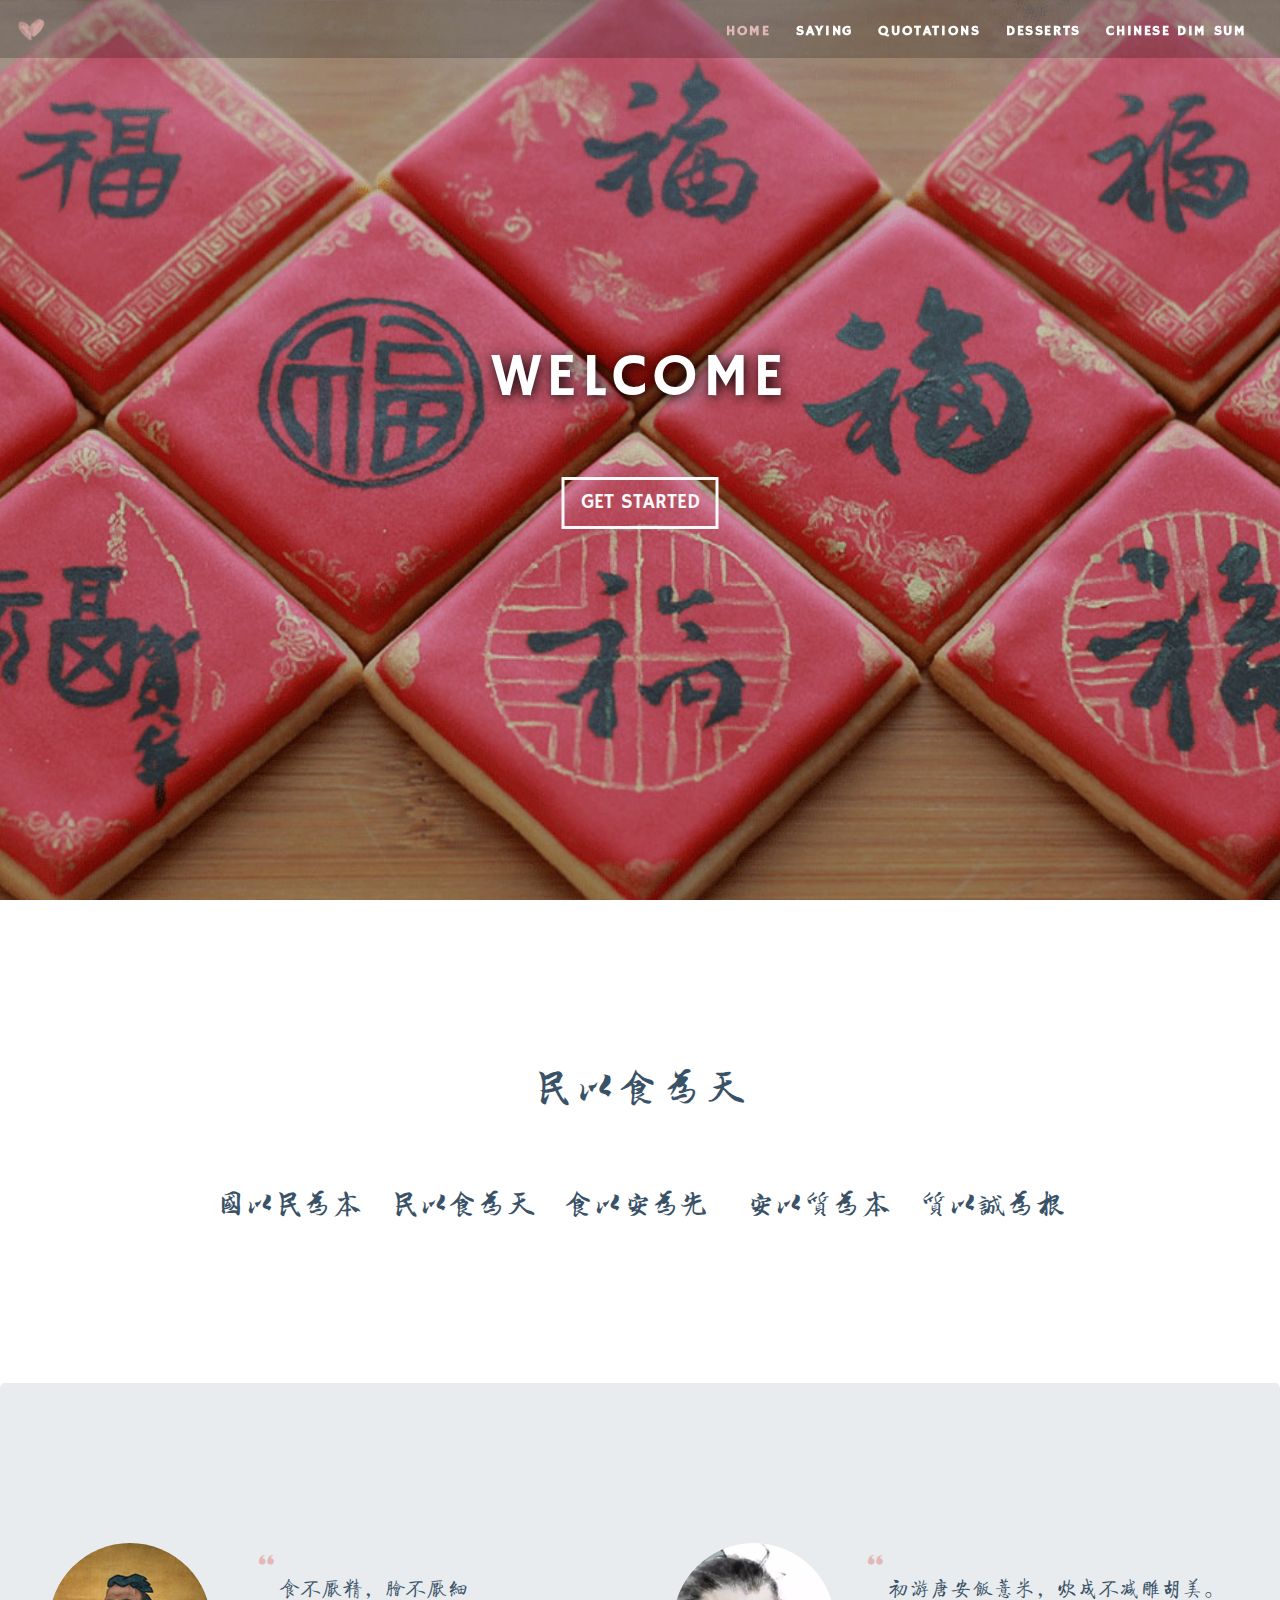
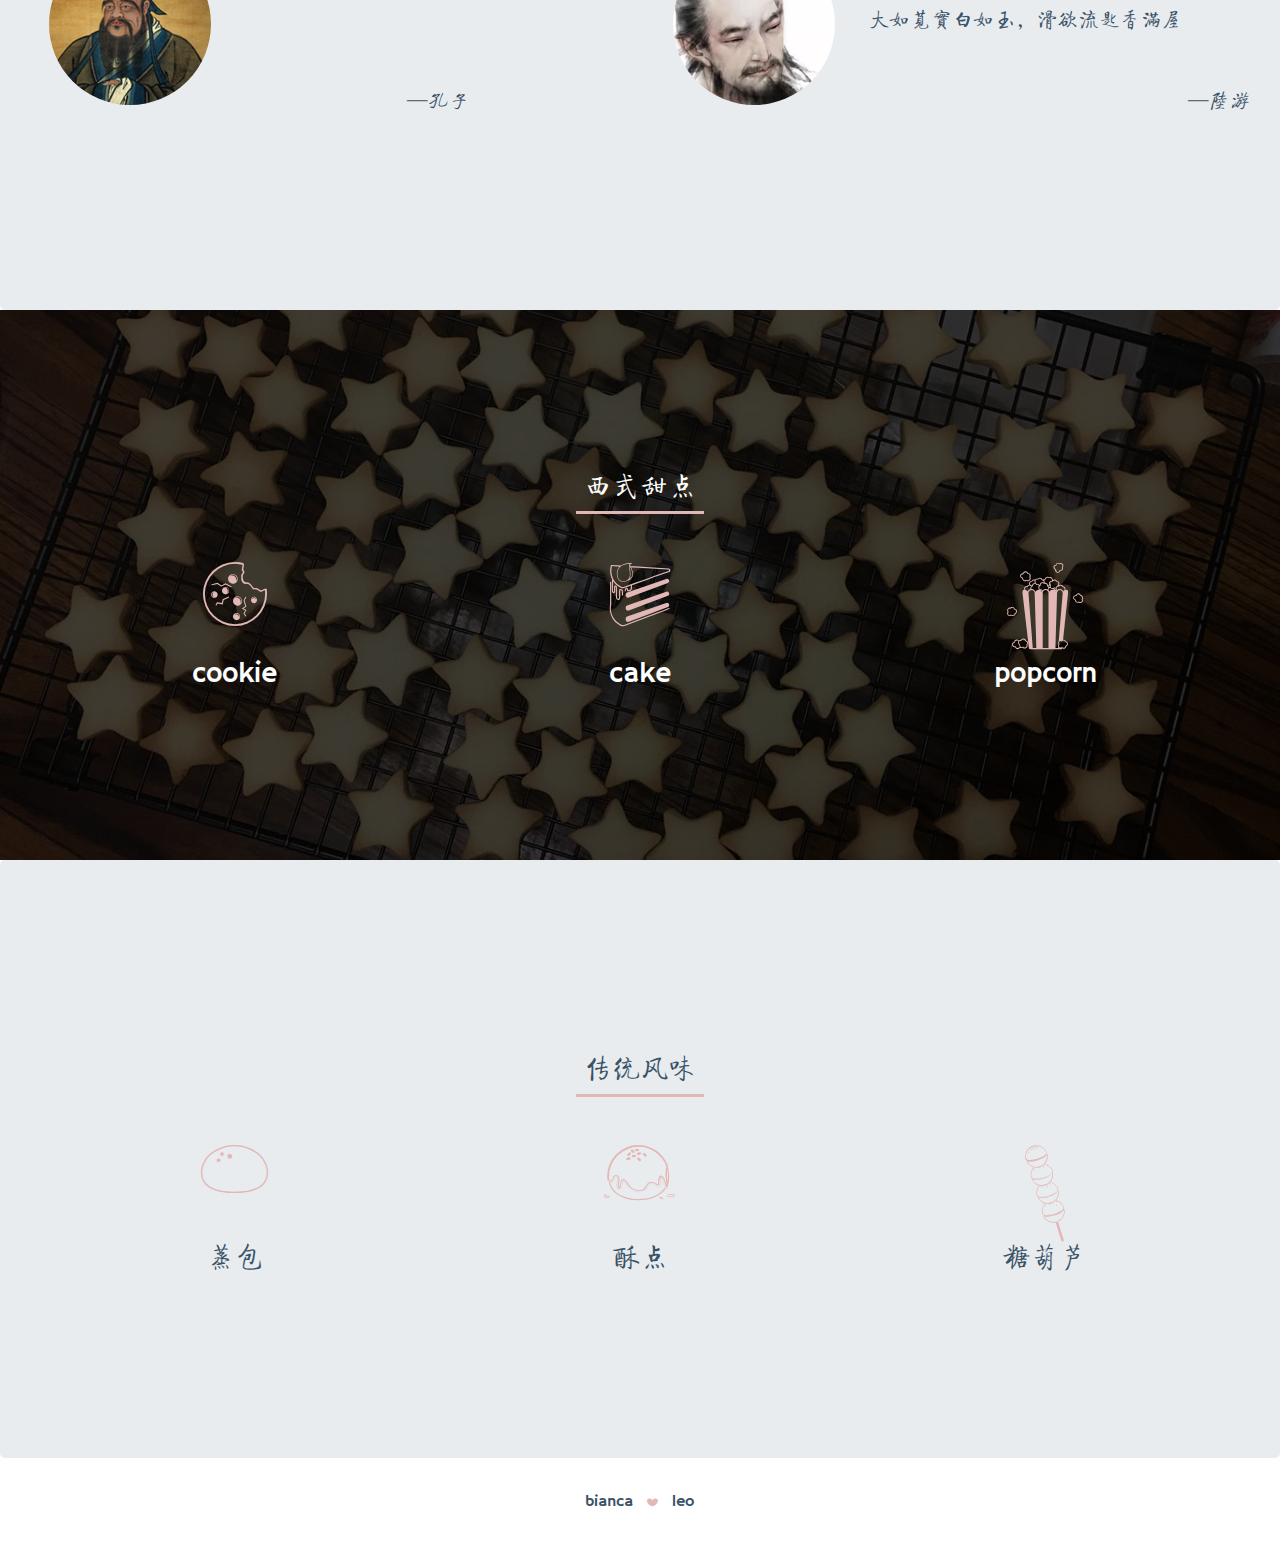
==== commit 58bb35ec: "Update bstrap.html" ====
--- a/bstrap.html
+++ b/bstrap.html
@@ -73,26 +73,28 @@
 	<div id="quotes">
 		<div class="jumbotron">
 			<div class="row">
-				<div class="col-md-6">
+				<div class="col-md-12 col-lg-6 md-space">
 					<div class="row">
 						<div class="col-md-4 text-center">
 							<img src="imgs/kongzi_03.png" class="br50" alt="">
 						</div>
-						<div class="col-md-8 pb w60">
-							<blockquote>
-								<i class="icon-double-quotation"></i>
-								<span>食不厌精，脍不厌细</span>
-								<cite class="kongzi">&#8212;孔子</cite>
-							</blockquote>
+						<div class="col-md-8 pb">
+							<div class="col-md-8">
+								<blockquote>
+									<i class="icon-double-quotation"></i>
+									<span>食不厌精，脍不厌细</span>
+									<cite class="kongzi">&#8212;孔子</cite>
+								</blockquote>
+							</div>
 						</div>
 					</div>
 				</div>
-				<div class="col-md-6">
+				<div class="col-md-12 col-lg-6">
 					<div class="row">
 						<div class="col-md-4 text-center">
 							<img src="imgs/luyou_03.png" class="br50" alt="">
 						</div>
-						<div class="col-md-8 pb w60">
+						<div class="col-md-8 pb pb-md">
 							<blockquote>
 								<i class="icon-double-quotation"></i>
 								<span>初游唐安饭薏米，炊成不减雕胡美。大如苋实白如玉，滑欲流匙香满屋</span>
@@ -136,7 +138,7 @@
 <!-- start food-c section  -->
 	<div id="food-chn">
 		<div class="jumbotron">
-			<div class="narrow modPadding">
+			<div class="modPadding text-center">
 				<div class="col-12 text-center">
 					<h3 class="heading">传统风味</h3>
 					<div class="heading-line"></div>
--- a/css/style.css
+++ b/css/style.css
@@ -225,7 +225,7 @@
 }
 
 .modPadding{
-	padding: 2rem 2rem 1rem;
+	padding: 2rem 1rem 1rem;
 }
 
 .heading-line{
@@ -307,10 +307,14 @@
 		padding-bottom: 8rem;
 }
 
-.w60{
-	width: 100%;
-	margin: 0 auto;
-}
+.md-space{
+	padding-bottom: 0rem;
+}
+
+.pb-md{
+	padding-bottom: 0rem;
+}
+
 
 /*============ BOOTSTRAP BREAK POINTS:
 
@@ -330,7 +334,8 @@
 @media (min-width: 1200px) { ... }
 
 =============*/
-@media screen and (min-width: 415px) {
+
+@media screen and (min-width: 768px) {
 
 	.home-inner{
 		background-image: url(../imgs/landing_md.jpg);
@@ -340,36 +345,12 @@
 		background-image: url("../imgs/westbg_md.jpg");
 	}
 
-	.w60{
-		width: 60%;
-	}
-
-}
-
-@media screen and (min-width: 769px) {
-
-	.home-inner{
-		background-image: url(../imgs/landingbg.jpg);
-		background-attachment: fixed;
-	}
-
-	.fixed{
-		background-image: url("../imgs/westbg.jpg");
-		background-attachment: fixed;
-	}
-
 	.pb{
 		padding-bottom: 0;
 	}
 
 	cite.kongzi{
-		right: 8%;
 		top: 9rem;
-	}
-
-	.w60{
-		width: 100%;
-		margin: 0 auto;
 	}
 
 	.icon-cookie, .icon-cake{
@@ -395,4 +376,37 @@
 	  	margin-top: 0;
 	}
 
-}
+	.md-space{
+		padding-bottom: 6rem;
+	}
+
+	.pb-md{
+		padding-bottom: 8rem;
+	}
+
+	
+
+}
+
+@media screen and (min-width: 992px) {
+	
+	.home-inner{
+		background-image: url(../imgs/landingbg.jpg);
+		background-attachment: fixed;
+	}
+
+	.fixed{
+		background-image: url("../imgs/westbg.jpg");
+		background-attachment: fixed;
+	}
+
+	cite.kongzi{
+		right: 8%;
+	}
+
+	.md-space{
+		padding-bottom: 0rem;
+	}
+
+	
+}
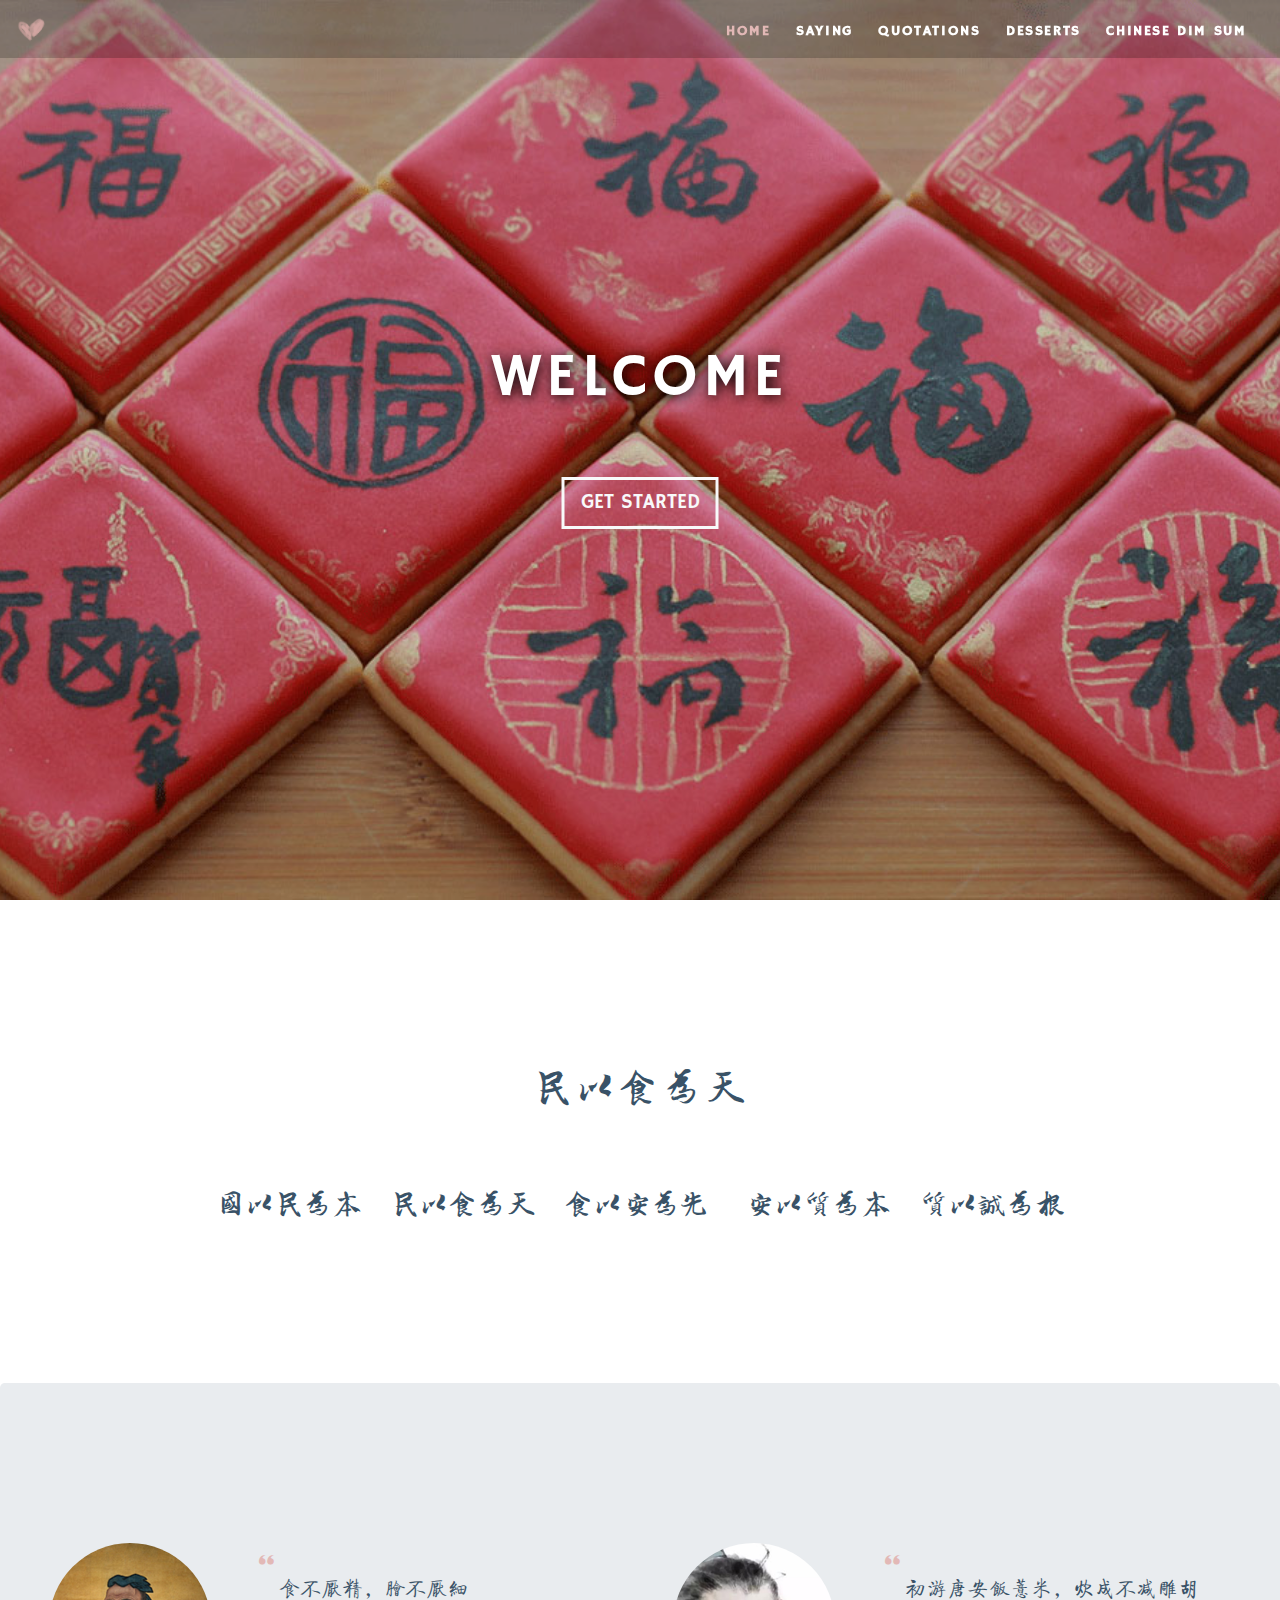
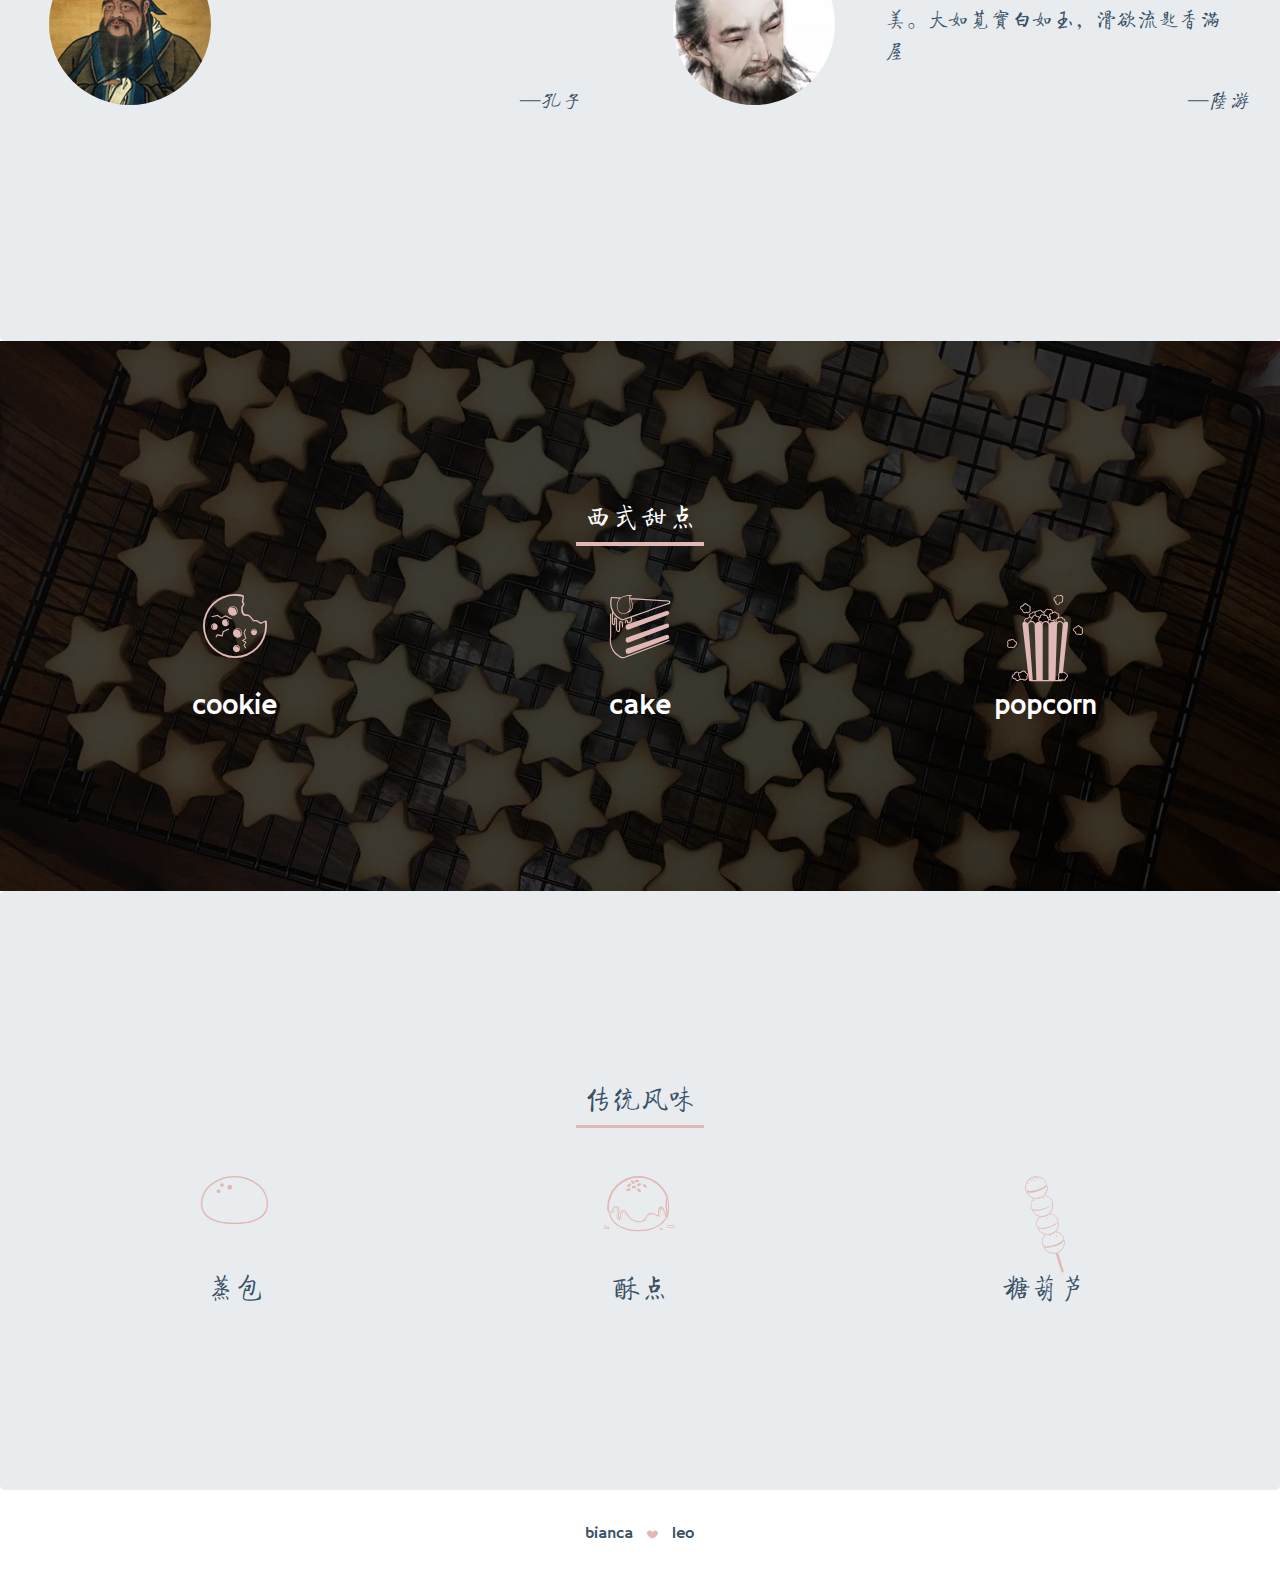
==== commit 9cbe2525: "Update bstrap.html" ====
--- a/bstrap.html
+++ b/bstrap.html
@@ -79,7 +79,7 @@
 							<img src="imgs/kongzi_03.png" class="br50" alt="">
 						</div>
 						<div class="col-md-8 pb">
-							<div class="col-md-8">
+							<div class="col-md-8 col-lg-12">
 								<blockquote>
 									<i class="icon-double-quotation"></i>
 									<span>食不厌精，脍不厌细</span>
--- a/css/style.css
+++ b/css/style.css
@@ -334,9 +334,7 @@
 @media (min-width: 1200px) { ... }
 
 =============*/
-
-@media screen and (min-width: 768px) {
-
+@media screen and (min-width: 576px) {
 	.home-inner{
 		background-image: url(../imgs/landing_md.jpg);
 	}
@@ -344,7 +342,11 @@
 	.fixed{
 		background-image: url("../imgs/westbg_md.jpg");
 	}
-
+}
+
+
+
+@media screen and (min-width: 768px) {
 	.pb{
 		padding-bottom: 0;
 	}
@@ -382,6 +384,7 @@
 
 	.pb-md{
 		padding-bottom: 8rem;
+		padding-left: 2rem;
 	}
 
 	
@@ -389,7 +392,7 @@
 }
 
 @media screen and (min-width: 992px) {
-	
+
 	.home-inner{
 		background-image: url(../imgs/landingbg.jpg);
 		background-attachment: fixed;
@@ -410,3 +413,8 @@
 
 	
 }
+
+@media screen and (min-width: 993px) and (max-width: 1024px) {
+	
+	
+}
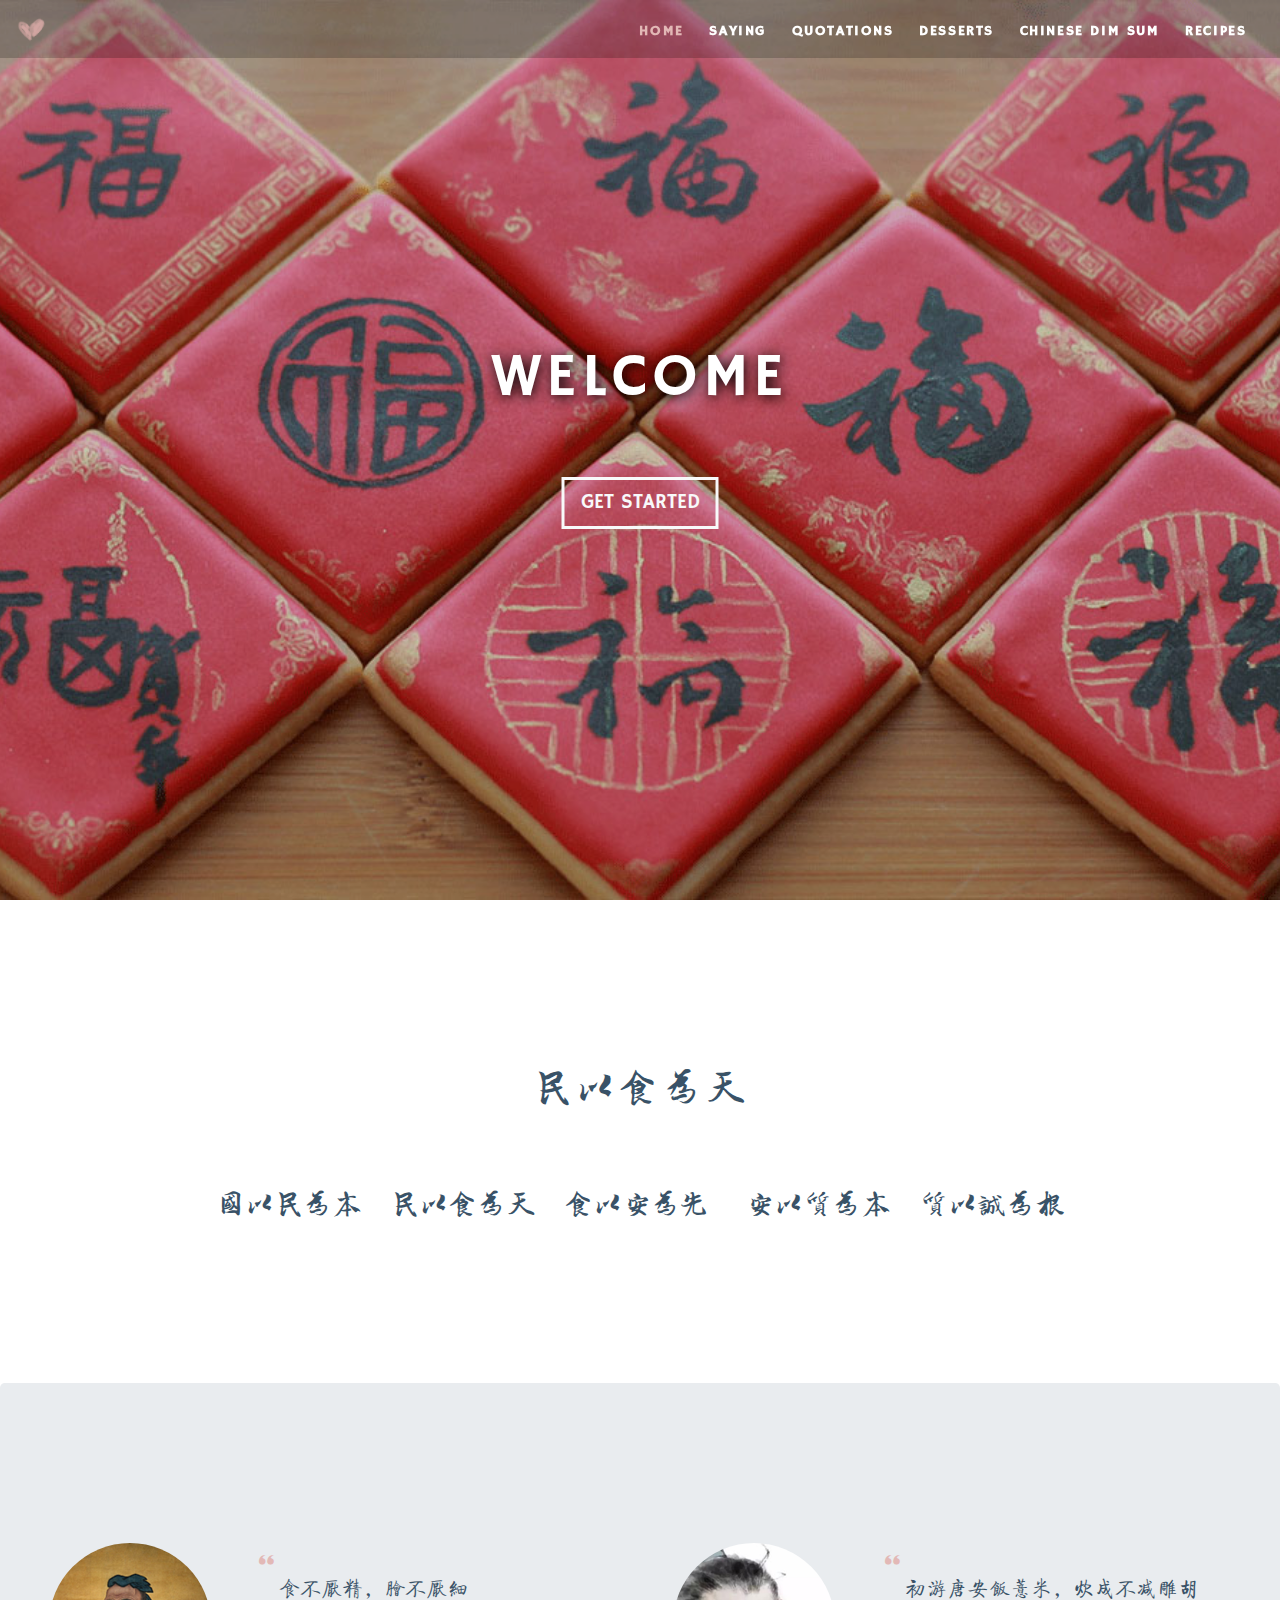
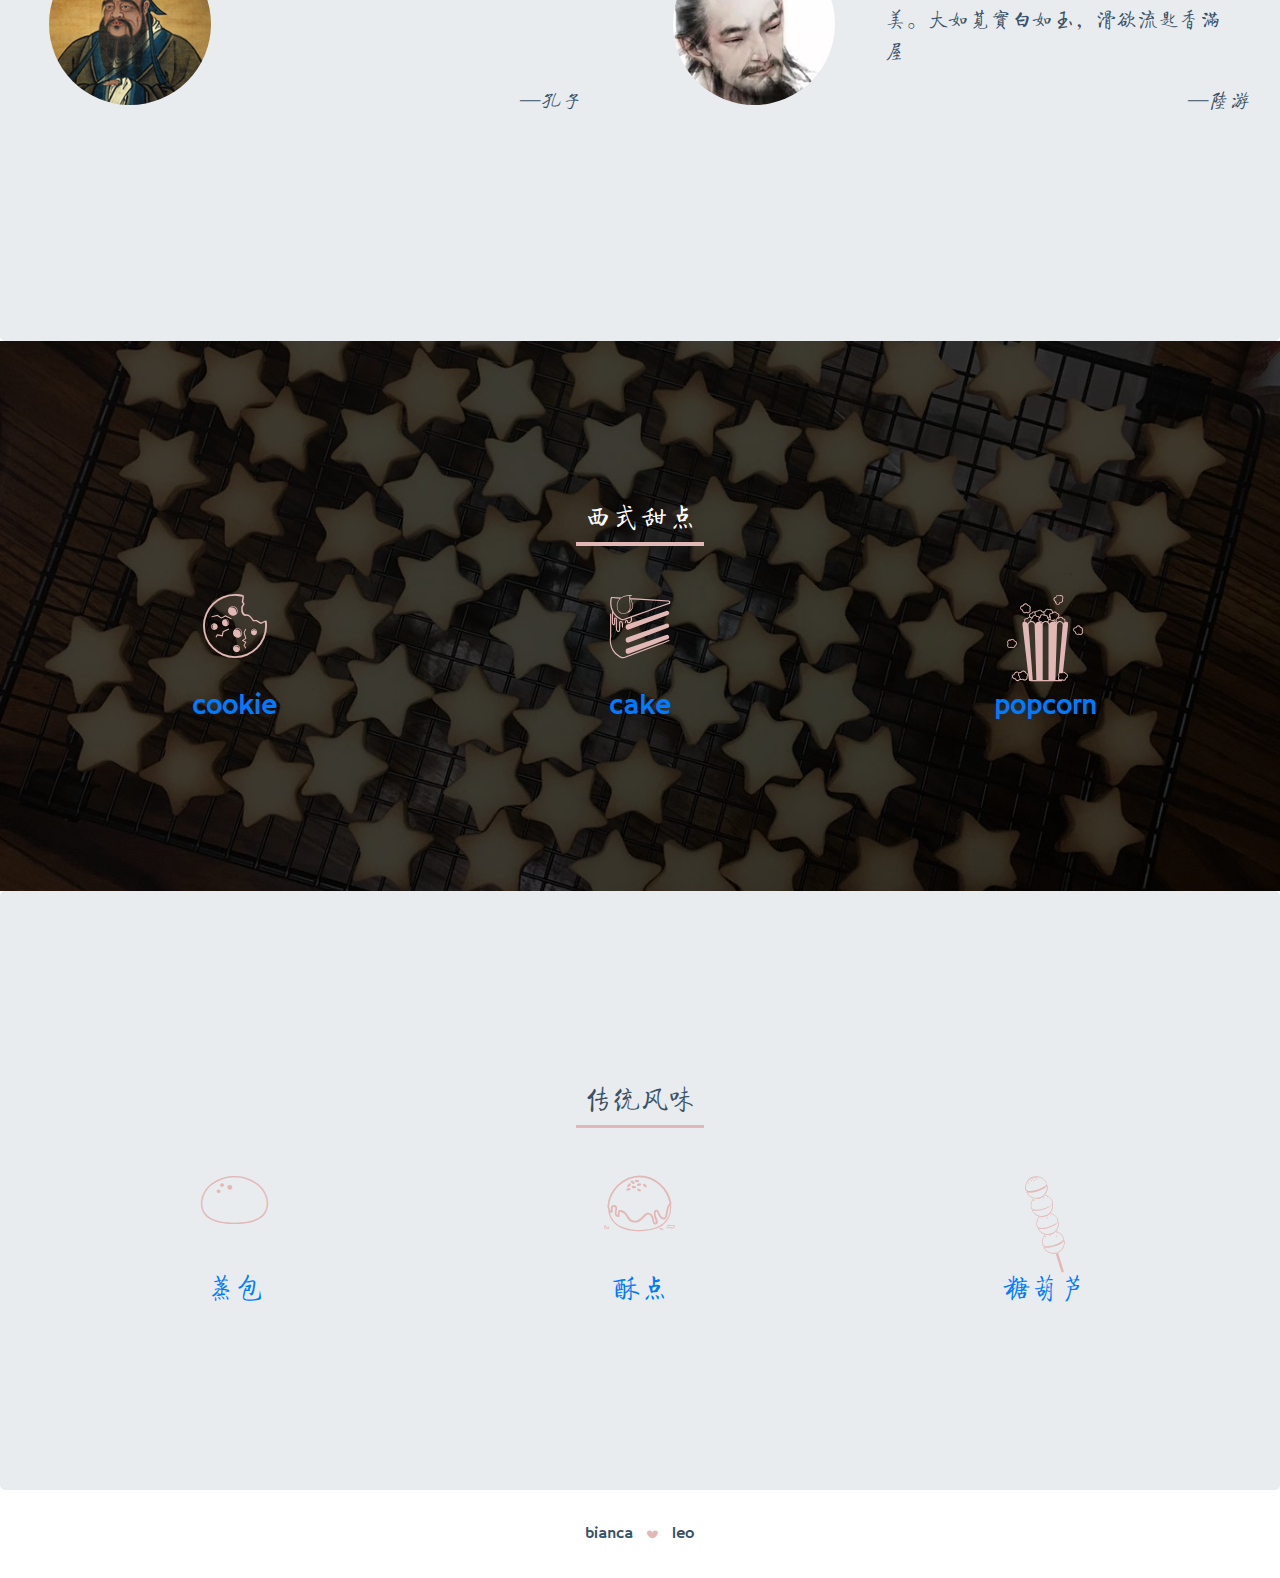
==== commit d016dcf0: "Update bstrap.html" ====
--- a/bstrap.html
+++ b/bstrap.html
@@ -38,7 +38,9 @@
 					<li class="nav-item">
 						<a href="#food-chn" class="nav-link">chinese dim sum</a>
 					</li>
-
+					<li class="nav-item">
+						<a href="recipes.html" class="nav-link">recipes</a>
+					</li>
 				</ul>
 			</div>
 		</nav>
@@ -120,16 +122,23 @@
 				<div class="heading-line"></div>
 			</div>
 			<div class="col-md-4">
-				<i class="icon-cookie"></i>
-				<h3>cookie</h3>
+				<a href="recipes.html#cookie">
+					<i class="icon-cookie"></i>
+					<h3>cookie</h3>
+				</a>
+				
 			</div>
 			<div class="col-md-4">
-				<i class="icon-cake"></i>
-				<h3>cake</h3>
+				<a href="recipes.html#cake">
+					<i class="icon-cake"></i>
+					<h3>cake</h3>
+				</a>
 			</div>
 			<div class="col-md-4">
-				<i class="icon-popcorn"></i>
-				<h3>popcorn</h3>
+				<a href="recipes.html#popcorn">
+					<i class="icon-popcorn"></i>
+					<h3>popcorn</h3>
+				</a>
 			</div>
 		</div>
 	</div>
@@ -143,19 +152,24 @@
 					<h3 class="heading">传统风味</h3>
 					<div class="heading-line"></div>
 				</div>
-
 				<div class="row text-center">
 					<div class="col-md-4">
-						<i class="icon-bun"></i>
-						<h3>蒸包</h3>
+						<a href="recipes.html#bun">
+							<i class="icon-bun"></i>
+							<h3>蒸包</h3>
+						</a>
 					</div>
 					<div class="col-md-4">
-						<i class="icon-pastry"></i>
-						<h3>酥点</h3>
+						<a href="recipes.html#pastry">
+							<i class="icon-pastry"></i>
+							<h3>酥点</h3>
+						</a>
 					</div>
 					<div class="col-md-4">
-						<i class="icon-candied-haw"></i>
-						<h3>糖葫芦</h3>
+						<a href="recipes.html#candied-haw">
+							<i class="icon-candied-haw"></i>
+							<h3>糖葫芦</h3>
+						</a>
 					</div>
 				</div>
 	
--- a/css/style.css
+++ b/css/style.css
@@ -342,6 +342,10 @@
 	.fixed{
 		background-image: url("../imgs/westbg_md.jpg");
 	}
+
+	.btn-lg{
+		top: 65%;
+	}
 }
 
 
@@ -349,6 +353,10 @@
 @media screen and (min-width: 768px) {
 	.pb{
 		padding-bottom: 0;
+	}
+
+	.btn-lg{
+		top: 53%;
 	}
 
 	cite.kongzi{
@@ -395,12 +403,10 @@
 
 	.home-inner{
 		background-image: url(../imgs/landingbg.jpg);
-		background-attachment: fixed;
 	}
 
 	.fixed{
 		background-image: url("../imgs/westbg.jpg");
-		background-attachment: fixed;
 	}
 
 	cite.kongzi{
@@ -413,8 +419,3 @@
 
 	
 }
-
-@media screen and (min-width: 993px) and (max-width: 1024px) {
-	
-	
-}
--- a/css/iconfont.css
+++ b/css/iconfont.css
@@ -1,10 +1,10 @@
 @font-face {
   font-family: 'icomoon';
-  src:  url('../font/icomoon.eot?9q9h7k');
-  src:  url('../font/icomoon.eot?9q9h7k#iefix') format('embedded-opentype'),
-    url('../font/icomoon.ttf?9q9h7k') format('truetype'),
-    url('../font/icomoon.woff?9q9h7k') format('woff'),
-    url('../font/icomoon.svg?9q9h7k#icomoon') format('svg');
+  src:  url('../font/icomoon.eot?wrevsy');
+  src:  url('../font/icomoon.eot?wrevsy#iefix') format('embedded-opentype'),
+    url('../font/icomoon.ttf?wrevsy') format('truetype'),
+    url('../font/icomoon.woff?wrevsy') format('woff'),
+    url('../font/icomoon.svg?wrevsy#icomoon') format('svg');
   font-weight: normal;
   font-style: normal;
 }
@@ -24,6 +24,9 @@
   -moz-osx-font-smoothing: grayscale;
 }
 
+.icon-pastry:before {
+  content: "\e90a";
+}
 .icon-bun:before {
   content: "\e905";
 }
@@ -38,9 +41,6 @@
 }
 .icon-double-quotation:before {
   content: "\e909";
-}
-.icon-pastry:before {
-  content: "\e90a";
 }
 .icon-popcorn:before {
   content: "\e90b";
